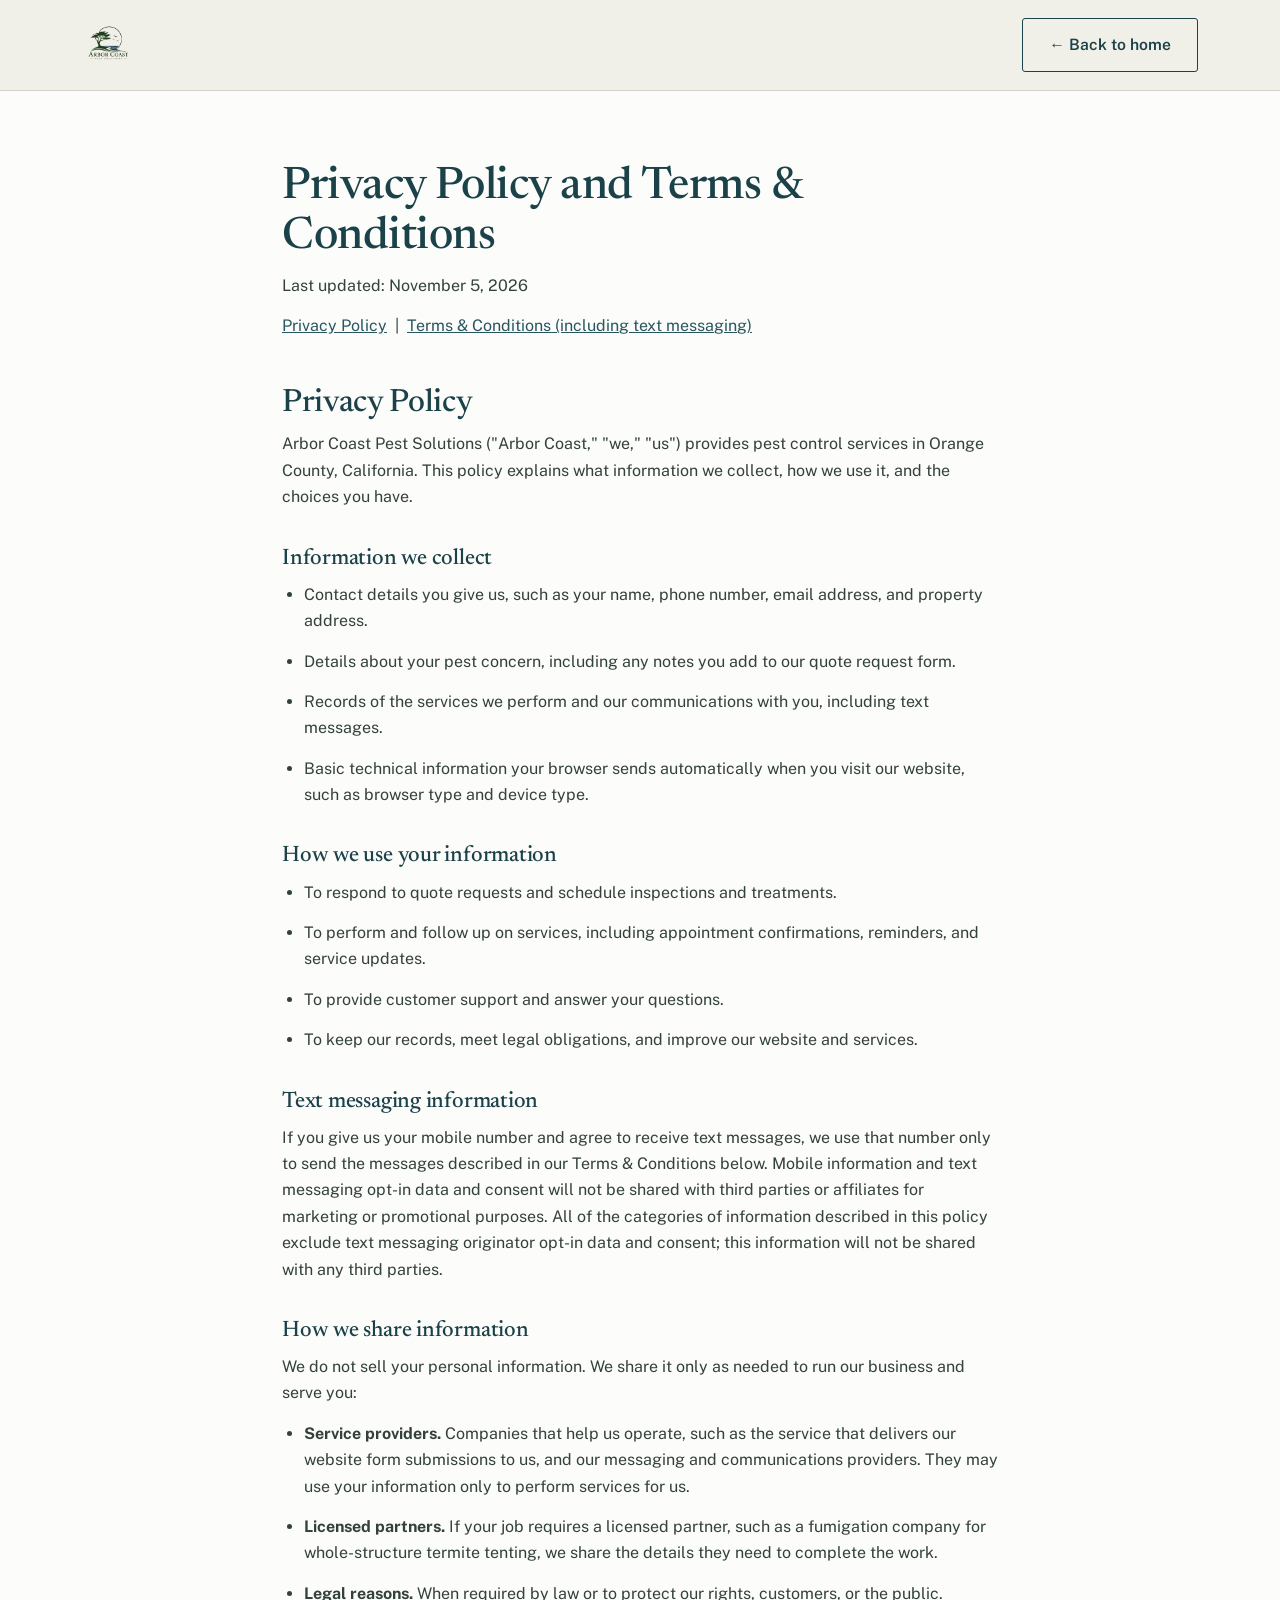
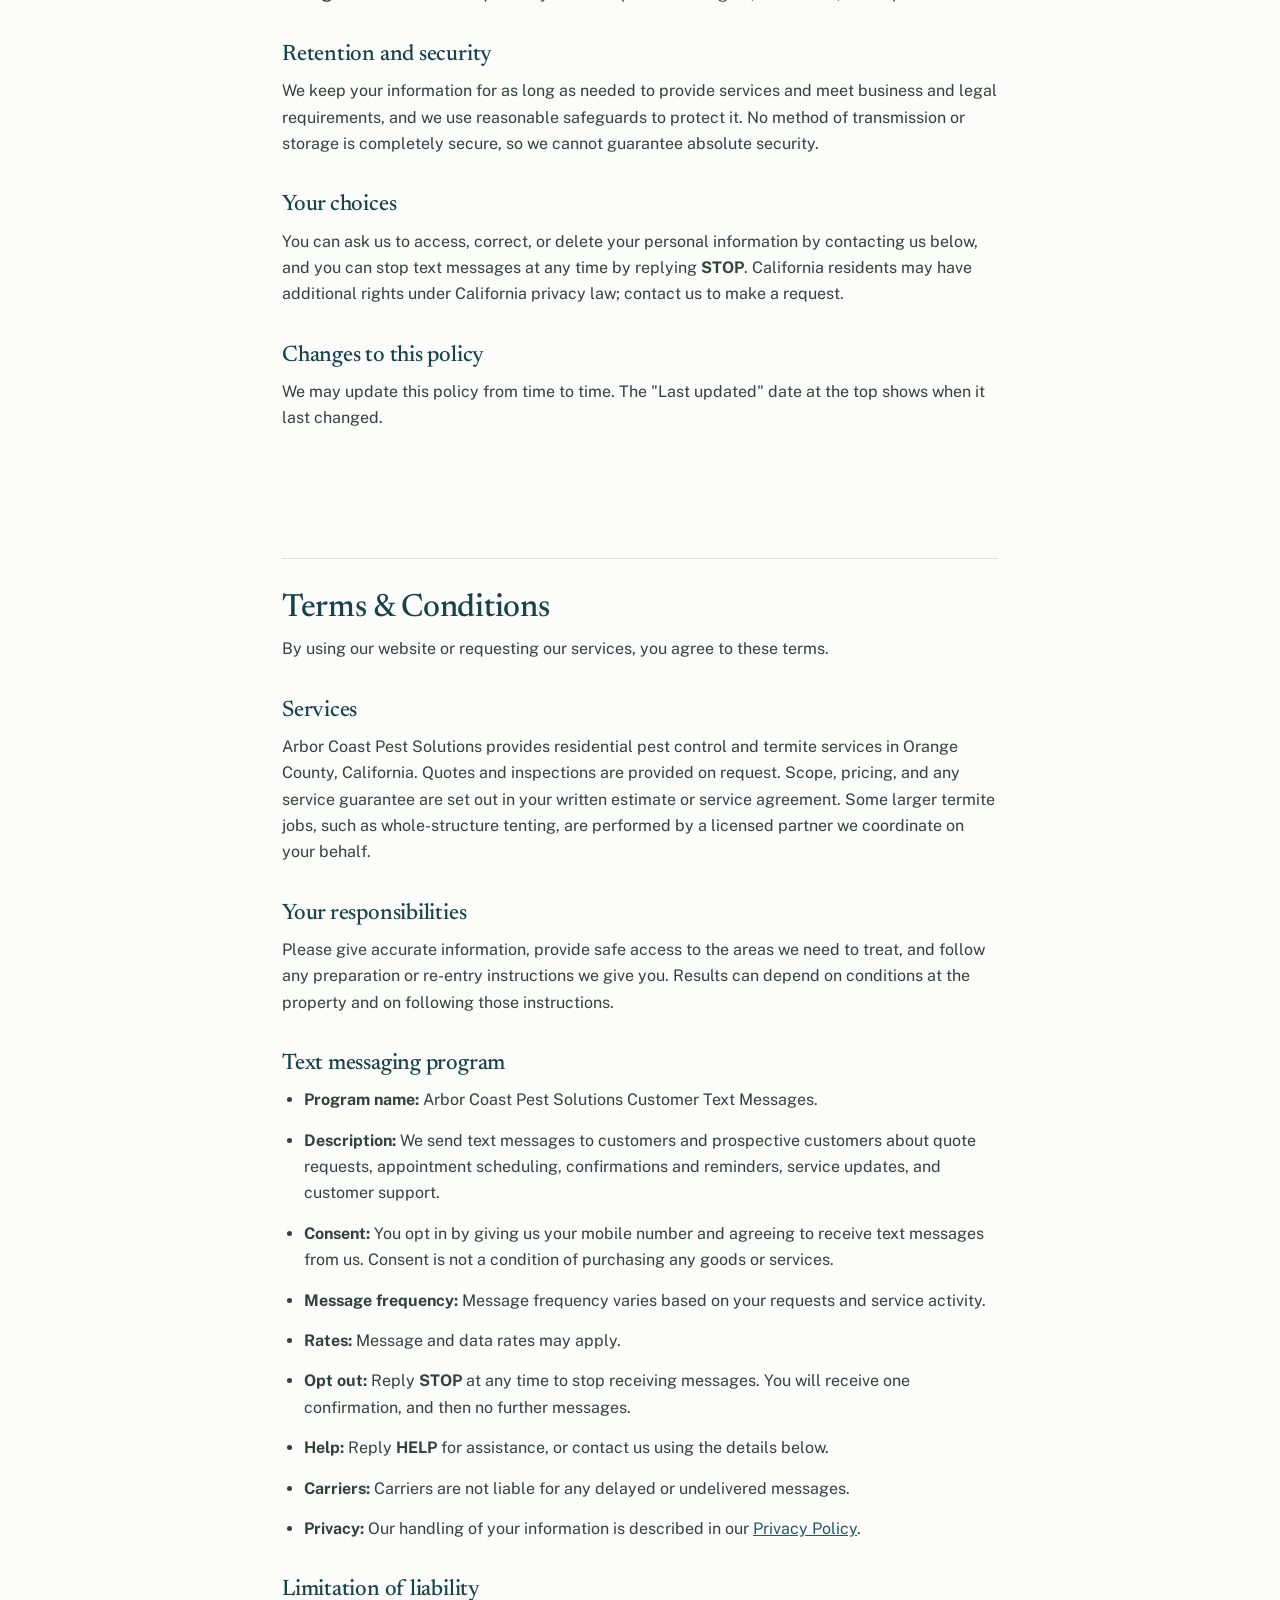
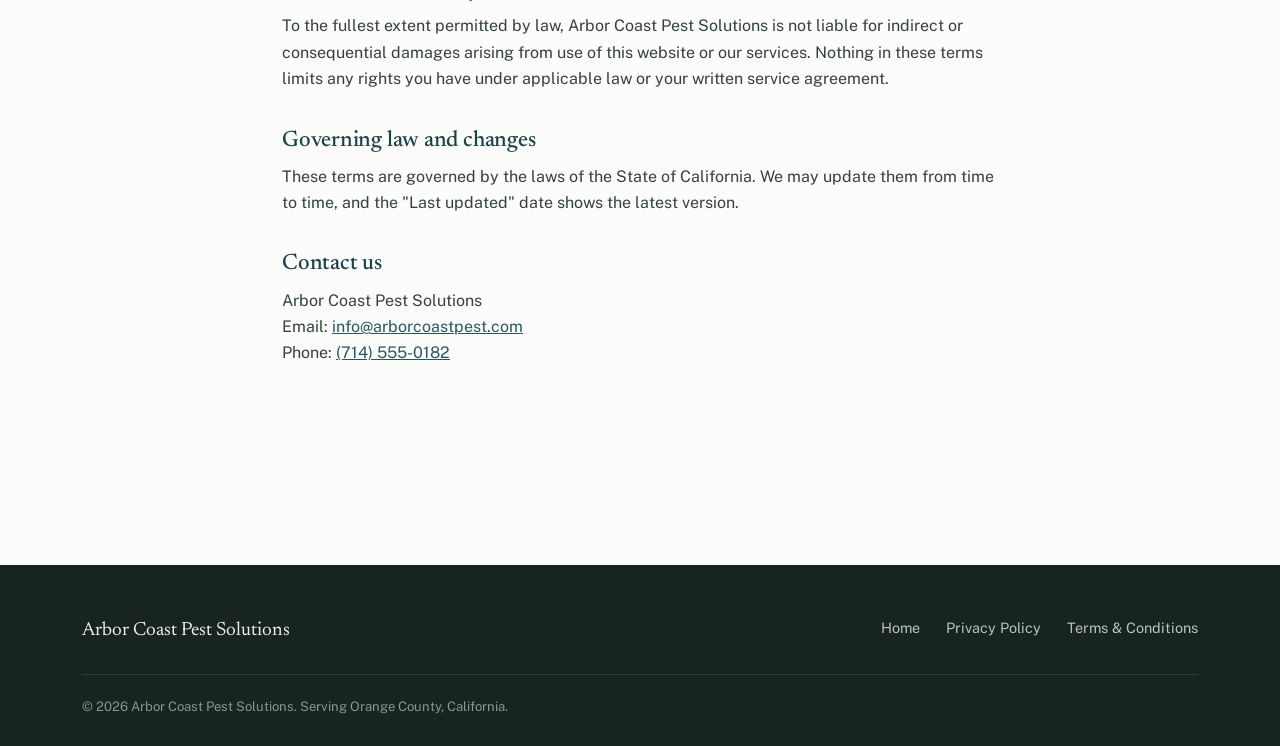
==== privacy-terms.html @ d94cc1cc "added privacy terms" ====
<!DOCTYPE html>
<html lang="en">
<head>
<meta charset="UTF-8">
<meta name="viewport" content="width=device-width, initial-scale=1.0">
<title>Privacy Policy and Terms &amp; Conditions | Arbor Coast Pest Solutions</title>
<link rel="preconnect" href="https://fonts.googleapis.com">
<link rel="preconnect" href="https://fonts.gstatic.com" crossorigin>
<link href="https://fonts.googleapis.com/css2?family=Newsreader:ital,opsz,wght@0,6..72,400;0,6..72,500;0,6..72,600;1,6..72,400&family=Public+Sans:wght@400;500;600;700&display=swap" rel="stylesheet">
<link rel="stylesheet" href="css/styles.css">
</head>
<body>

<header>
  <div class="header-row">
    <a class="logo" href="index.html">
      <img src="images/header-logo.png" alt="Arbor Coast Pest Solutions">
    </a>
    <div class="header-cta">
      <a class="btn btn-outline" href="index.html">&larr; Back to home</a>
    </div>
  </div>
</header>

<main class="legal">
  <div class="wrap legal-wrap">
    <h1>Privacy Policy and Terms &amp; Conditions</h1>
    <p class="legal-updated">Last updated: November 5, 2026</p>
    <p><a href="#privacy">Privacy Policy</a> &nbsp;|&nbsp; <a href="#terms">Terms &amp; Conditions (including text messaging)</a></p>

    <section id="privacy" class="legal-section">
    <h2 class="legal-part">Privacy Policy</h2>
    <p>Arbor Coast Pest Solutions ("Arbor Coast," "we," "us") provides pest control services in Orange County, California. This policy explains what information we collect, how we use it, and the choices you have.</p>

    <h2>Information we collect</h2>
    <ul>
      <li>Contact details you give us, such as your name, phone number, email address, and property address.</li>
      <li>Details about your pest concern, including any notes you add to our quote request form.</li>
      <li>Records of the services we perform and our communications with you, including text messages.</li>
      <li>Basic technical information your browser sends automatically when you visit our website, such as browser type and device type.</li>
    </ul>

    <h2>How we use your information</h2>
    <ul>
      <li>To respond to quote requests and schedule inspections and treatments.</li>
      <li>To perform and follow up on services, including appointment confirmations, reminders, and service updates.</li>
      <li>To provide customer support and answer your questions.</li>
      <li>To keep our records, meet legal obligations, and improve our website and services.</li>
    </ul>

    <h2>Text messaging information</h2>
    <p>If you give us your mobile number and agree to receive text messages, we use that number only to send the messages described in our Terms &amp; Conditions below. Mobile information and text messaging opt-in data and consent will not be shared with third parties or affiliates for marketing or promotional purposes. All of the categories of information described in this policy exclude text messaging originator opt-in data and consent; this information will not be shared with any third parties.</p>

    <h2>How we share information</h2>
    <p>We do not sell your personal information. We share it only as needed to run our business and serve you:</p>
    <ul>
      <li><strong>Service providers.</strong> Companies that help us operate, such as the service that delivers our website form submissions to us, and our messaging and communications providers. They may use your information only to perform services for us.</li>
      <li><strong>Licensed partners.</strong> If your job requires a licensed partner, such as a fumigation company for whole-structure termite tenting, we share the details they need to complete the work.</li>
      <li><strong>Legal reasons.</strong> When required by law or to protect our rights, customers, or the public.</li>
    </ul>

    <h2>Retention and security</h2>
    <p>We keep your information for as long as needed to provide services and meet business and legal requirements, and we use reasonable safeguards to protect it. No method of transmission or storage is completely secure, so we cannot guarantee absolute security.</p>

    <h2>Your choices</h2>
    <p>You can ask us to access, correct, or delete your personal information by contacting us below, and you can stop text messages at any time by replying <strong>STOP</strong>. California residents may have additional rights under California privacy law; contact us to make a request.</p>

    <h2>Changes to this policy</h2>
    <p>We may update this policy from time to time. The "Last updated" date at the top shows when it last changed.</p>
    </section>

    <section id="terms" class="legal-section">
    <h2 class="legal-part">Terms &amp; Conditions</h2>
    <p>By using our website or requesting our services, you agree to these terms.</p>

    <h2>Services</h2>
    <p>Arbor Coast Pest Solutions provides residential pest control and termite services in Orange County, California. Quotes and inspections are provided on request. Scope, pricing, and any service guarantee are set out in your written estimate or service agreement. Some larger termite jobs, such as whole-structure tenting, are performed by a licensed partner we coordinate on your behalf.</p>

    <h2>Your responsibilities</h2>
    <p>Please give accurate information, provide safe access to the areas we need to treat, and follow any preparation or re-entry instructions we give you. Results can depend on conditions at the property and on following those instructions.</p>

    <h2>Text messaging program</h2>
    <ul>
      <li><strong>Program name:</strong> Arbor Coast Pest Solutions Customer Text Messages.</li>
      <li><strong>Description:</strong> We send text messages to customers and prospective customers about quote requests, appointment scheduling, confirmations and reminders, service updates, and customer support.</li>
      <li><strong>Consent:</strong> You opt in by giving us your mobile number and agreeing to receive text messages from us. Consent is not a condition of purchasing any goods or services.</li>
      <li><strong>Message frequency:</strong> Message frequency varies based on your requests and service activity.</li>
      <li><strong>Rates:</strong> Message and data rates may apply.</li>
      <li><strong>Opt out:</strong> Reply <strong>STOP</strong> at any time to stop receiving messages. You will receive one confirmation, and then no further messages.</li>
      <li><strong>Help:</strong> Reply <strong>HELP</strong> for assistance, or contact us using the details below.</li>
      <li><strong>Carriers:</strong> Carriers are not liable for any delayed or undelivered messages.</li>
      <li><strong>Privacy:</strong> Our handling of your information is described in our <a href="#privacy">Privacy Policy</a>.</li>
    </ul>

    <h2>Limitation of liability</h2>
    <p>To the fullest extent permitted by law, Arbor Coast Pest Solutions is not liable for indirect or consequential damages arising from use of this website or our services. Nothing in these terms limits any rights you have under applicable law or your written service agreement.</p>

    <h2>Governing law and changes</h2>
    <p>These terms are governed by the laws of the State of California. We may update them from time to time, and the "Last updated" date shows the latest version.</p>

    <h2>Contact us</h2>
    <p>Arbor Coast Pest Solutions<br>Email: <a href="mailto:info@arborcoastpest.com">info@arborcoastpest.com</a><br>Phone: <a href="tel:+17145550182">(714) 555-0182</a></p>
    </section>
  </div>
</main>

<footer>
  <div class="wrap">
    <div class="footer-row">
      <div class="footer-brand">Arbor Coast Pest Solutions</div>
      <div class="footer-links">
        <a href="index.html">Home</a>
        <a href="#privacy">Privacy Policy</a>
        <a href="#terms">Terms &amp; Conditions</a>
      </div>
    </div>
    <div class="footer-bottom">
      <div>© 2026 Arbor Coast Pest Solutions. Serving Orange County, California.</div>
    </div>
  </div>
</footer>

</body>
</html>
---- css/styles.css ----
:root{
    --ink:#182420;
    --teal-deep:#1B4249;
    --teal-mid:#28565F;
    --sage:#5B7F5E;
    --sage-light:#89A88C;
    --sand:#F1F0E8;
    --sand-warm:#EAE7DA;
    --amber:#C97F2E;
    --amber-dark:#A5661F;
    --line:rgba(24,36,32,0.14);
    --white:#FCFCFA;
  }
  *{box-sizing:border-box;margin:0;padding:0;}
  html{scroll-behavior:smooth;}
  body{
    background:var(--sand);
    color:var(--ink);
    font-family:'Public Sans',sans-serif;
    line-height:1.5;
    -webkit-font-smoothing:antialiased;
  }
  h1,h2,h3{
    font-family:'Newsreader',serif;
    font-weight:500;
    line-height:1.12;
    letter-spacing:-0.01em;
    color:var(--teal-deep);
  }
  a{color:inherit;text-decoration:none;}
  img,svg{display:block;max-width:100%;}
  .wrap{max-width:1180px;margin:0 auto;padding:0 32px;}
  .btn{
    display:inline-flex;align-items:center;gap:8px;
    padding:14px 26px;
    border-radius:3px;
    font-weight:600;
    font-size:0.98rem;
    border:1.5px solid transparent;
    cursor:pointer;
    transition:transform 0.15s ease, box-shadow 0.15s ease;
  }
  .btn:focus-visible{outline:2px solid var(--teal-deep);outline-offset:3px;}
  .btn-amber{background:var(--amber);color:var(--white);}
  .btn-amber:hover{background:var(--amber-dark);}
  .btn-outline{border-color:var(--teal-deep);color:var(--teal-deep);background:transparent;}
  .btn-outline:hover{background:var(--teal-deep);color:var(--white);}

  /* ---------- Header ---------- */
  header{
    position:sticky;top:0;z-index:50;
    background:rgba(241,240,232,0.92);
    backdrop-filter:blur(6px);
    border-bottom:1px solid var(--line);
  }
  .header-row{
    display:flex;align-items:center;justify-content:space-between;
    padding:18px 32px;
    max-width:1180px;margin:0 auto;
  }
  .logo{
    display:flex;align-items:center;
  }
  .logo img{
    height:52px;
    width:auto;
    display:block;
  }
  nav{display:flex;align-items:center;gap:34px;}
  nav a{font-size:0.94rem;font-weight:500;color:var(--ink);}
  nav a:hover{color:var(--teal-deep);}
  .nav-links{display:flex;gap:28px;}
  .header-cta{display:flex;align-items:center;gap:20px;}
  .phone-link{font-weight:700;font-size:1.02rem;color:var(--teal-deep);}
  @media (max-width:860px){
    .nav-links{display:none;}
  }

  /* ---------- Hero ---------- */
  .hero{
    position:relative;
    overflow:hidden;
    background:linear-gradient(180deg,#1B4249 0%,#204c53 60%,#28565F 100%);
    color:var(--sand);
    padding:88px 0 0;
  }
  .hero-grid{
    display:grid;grid-template-columns:1.05fr 0.95fr;gap:40px;
    align-items:center;
  }
  .hero-eyebrow{
    font-size:0.85rem;font-weight:600;color:var(--sage-light);
    margin-bottom:18px;
  }
  .hero h1{
    color:var(--sand);
    font-size:clamp(2.4rem,4.4vw,3.6rem);
    max-width:11.5ch;
  }
  .hero p.lede{
    margin-top:22px;
    font-size:1.14rem;
    max-width:44ch;
    color:#D8E1DC;
  }
  .hero-ctas{display:flex;gap:16px;margin-top:34px;flex-wrap:wrap;}
  .hero-trust{
    display:flex;gap:34px;margin-top:56px;
    padding-top:26px;border-top:1px solid rgba(255,255,255,0.16);
    flex-wrap:wrap;
  }
  .hero-trust div{font-size:0.86rem;color:#BFCDC6;}
  .hero-trust strong{
    display:block;font-family:'Newsreader',serif;font-weight:500;
    font-size:1.55rem;color:var(--sand);margin-bottom:2px;
  }
  .hero-image{
    background:var(--sand);
    border-radius:4px;
    padding:36px;
    box-shadow:0 24px 60px rgba(0,0,0,0.25);
  }
  .hero-image img{
    width:100%;height:auto;
    display:block;
  }
  .horizon{
    width:100%;height:auto;display:block;margin-top:64px;
  }
  @media (max-width:900px){
    .hero-grid{grid-template-columns:1fr;}
  }

  /* ---------- Section basics ---------- */
  section{padding:88px 0;}
  .section-head{max-width:56ch;margin-bottom:52px;}
  .section-head p{margin-top:14px;font-size:1.05rem;color:#4B5750;}
  .kicker{
    font-size:0.85rem;font-weight:600;color:var(--sage);margin-bottom:10px;
  }

  /* ---------- Services ---------- */
  .services{background:var(--white);}
  .service-list{
    display:flex;flex-direction:column;
    border-top:1px solid var(--line);
  }
  .service-row{
    display:grid;grid-template-columns:220px 1fr 140px;
    gap:28px;align-items:center;
    padding:30px 0;
    border-bottom:1px solid var(--line);
  }
  .service-row h3{font-size:1.5rem;font-weight:500;}
  .service-row p{color:#4B5750;font-size:0.98rem;max-width:52ch;}
  .service-tag{
    justify-self:end;
    font-size:0.78rem;font-weight:600;color:var(--teal-mid);
    border:1px solid var(--teal-mid);
    padding:6px 12px;border-radius:20px;
    white-space:nowrap;
  }
  @media (max-width:760px){
    .service-row{grid-template-columns:1fr;gap:8px;}
    .service-tag{justify-self:start;}
  }

  /* ---------- Process ---------- */
  .process{background:var(--sand-warm);}
  .process-grid{
    display:grid;grid-template-columns:repeat(4,1fr);gap:0;
    border-top:1px solid var(--line);border-left:1px solid var(--line);
  }
  .process-step{
    padding:34px 28px;
    border-right:1px solid var(--line);
    border-bottom:1px solid var(--line);
  }
  .process-num{
    font-family:'Newsreader',serif;font-size:1rem;color:var(--sage);
    margin-bottom:14px;
  }
  .process-step h3{font-size:1.2rem;margin-bottom:8px;font-weight:500;}
  .process-step p{font-size:0.92rem;color:#4B5750;}
  @media (max-width:900px){
    .process-grid{grid-template-columns:1fr 1fr;}
  }
  @media (max-width:560px){
    .process-grid{grid-template-columns:1fr;}
  }

  /* ---------- Coverage ---------- */
  .coverage{background:var(--white);}
  .coverage-grid{display:grid;grid-template-columns:0.9fr 1.1fr;gap:56px;align-items:start;}
  .city-list{
    display:grid;grid-template-columns:1fr 1fr;
    gap:12px 28px;margin-top:8px;
  }
  .city-list div{
    font-size:0.98rem;padding:10px 0;
    border-bottom:1px dotted var(--line);
    color:#33413B;
  }
  @media (max-width:860px){
    .coverage-grid{grid-template-columns:1fr;}
  }

  /* ---------- Testimonials ---------- */
  .testimonials{background:var(--teal-deep);color:var(--sand);}
  .testimonials .section-head h2{color:var(--sand);}
  .testimonials .section-head p{color:#C7D4CD;}
  .quote-row{
    display:grid;grid-template-columns:repeat(3,1fr);gap:36px;
  }
  .quote-card{
    background:rgba(255,255,255,0.05);
    border:1px solid rgba(255,255,255,0.14);
    padding:28px;border-radius:2px;
  }
  .quote-card p{font-size:1rem;color:#E4EBE7;}
  .quote-name{
    margin-top:20px;font-size:0.85rem;font-weight:600;color:var(--sage-light);
  }
  @media (max-width:860px){
    .quote-row{grid-template-columns:1fr;}
  }

  /* ---------- Contact / form ---------- */
  .contact{background:var(--sand-warm);}
  .contact-grid{
    display:grid;grid-template-columns:1fr 1fr;gap:64px;align-items:start;
  }
  .contact-info h2{font-size:2rem;}
  .contact-info p{margin-top:14px;color:#4B5750;font-size:1.02rem;max-width:42ch;}
  .contact-detail{margin-top:32px;}
  .contact-detail div{
    display:flex;gap:12px;padding:12px 0;
    border-bottom:1px solid var(--line);
    font-size:0.98rem;
  }
  .contact-detail span.label{color:var(--sage);font-weight:600;min-width:88px;}

  form{
    background:var(--white);
    border:1px solid var(--line);
    padding:36px;border-radius:3px;
  }
  .field{margin-bottom:20px;}
  .field label{
    display:block;font-size:0.85rem;font-weight:600;margin-bottom:7px;color:var(--teal-deep);
  }
  .field input,.field select,.field textarea{
    width:100%;padding:12px 14px;
    border:1.5px solid var(--line);border-radius:3px;
    font-family:inherit;font-size:0.96rem;background:var(--sand);
    color:var(--ink);
  }
  .field input:focus,.field select:focus,.field textarea:focus{
    outline:none;border-color:var(--teal-mid);
  }
  .field-row{display:grid;grid-template-columns:1fr 1fr;gap:16px;}
  form .btn{width:100%;justify-content:center;margin-top:6px;}
  @media (max-width:860px){
    .contact-grid{grid-template-columns:1fr;}
  }

  /* ---------- Footer ---------- */
  footer{
    background:var(--ink);color:#B9C4BE;
    padding:52px 0 30px;
  }
  .footer-row{
    display:flex;justify-content:space-between;flex-wrap:wrap;gap:24px;
    padding-bottom:28px;border-bottom:1px solid rgba(255,255,255,0.1);
  }
  .footer-brand{font-family:'Newsreader',serif;color:var(--sand);font-size:1.2rem;}
  .footer-links{display:flex;gap:26px;flex-wrap:wrap;font-size:0.9rem;}
  .footer-bottom{
    display:flex;justify-content:space-between;flex-wrap:wrap;gap:10px;
    padding-top:22px;font-size:0.82rem;color:#8A968F;
  }

  /* ---------- Legal pages ---------- */
.legal{background:var(--white);padding:72px 0 96px;min-height:60vh;}
.legal-wrap{max-width:780px;}
.legal h1{font-size:clamp(2rem,4vw,2.8rem);margin-bottom:10px;}
.legal-updated{font-size:0.88rem;color:var(--sage);margin-bottom:40px;}
.legal h2{font-size:1.4rem;margin:36px 0 10px;}
.legal p,.legal li{font-size:1rem;color:#33413B;margin-bottom:14px;line-height:1.65;}
.legal ul,.legal ol{margin:0 0 14px 22px;}
.legal a{color:var(--teal-mid);text-decoration:underline;}

.legal-section{padding-top:24px;margin-top:24px;border-top:1px solid var(--line);}
.legal-section:first-of-type{border-top:none;margin-top:8px;}
.legal-part{font-size:2rem !important;margin-top:8px !important;}
.legal{scroll-padding-top:90px;}
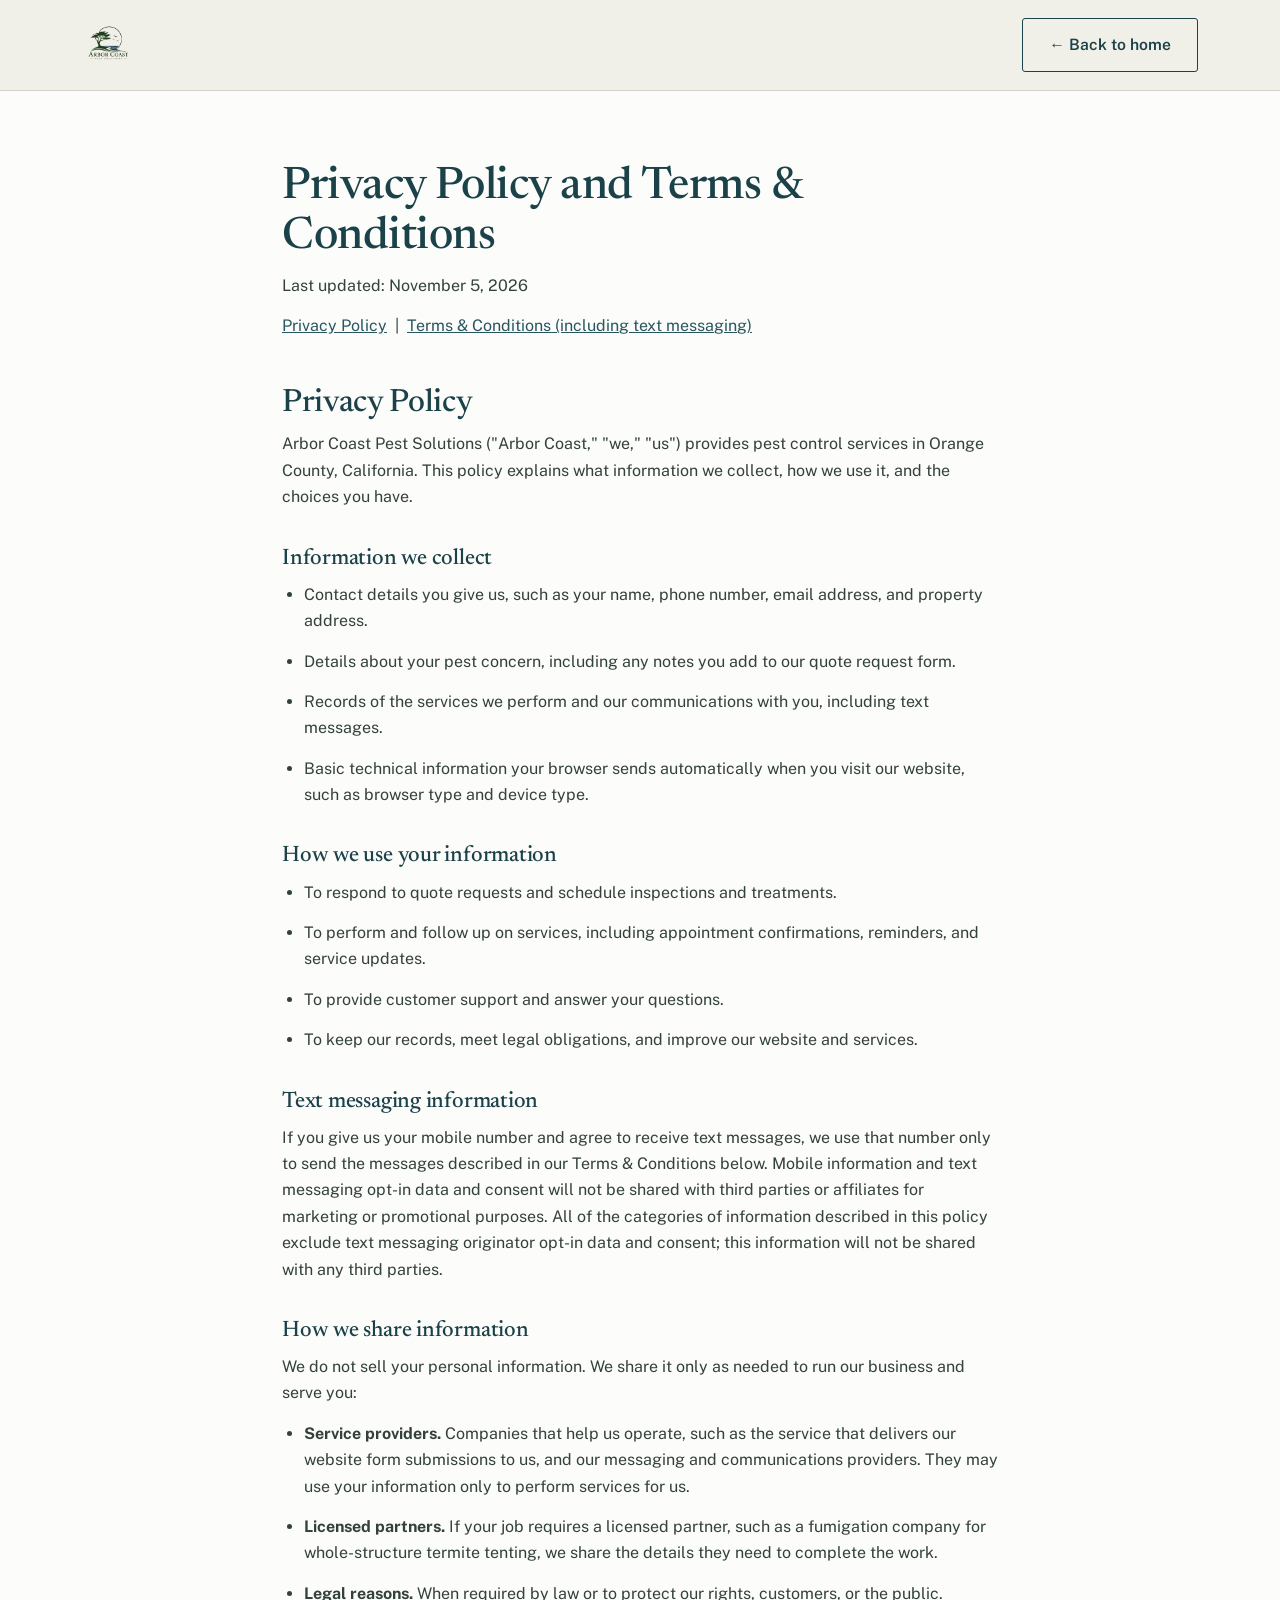
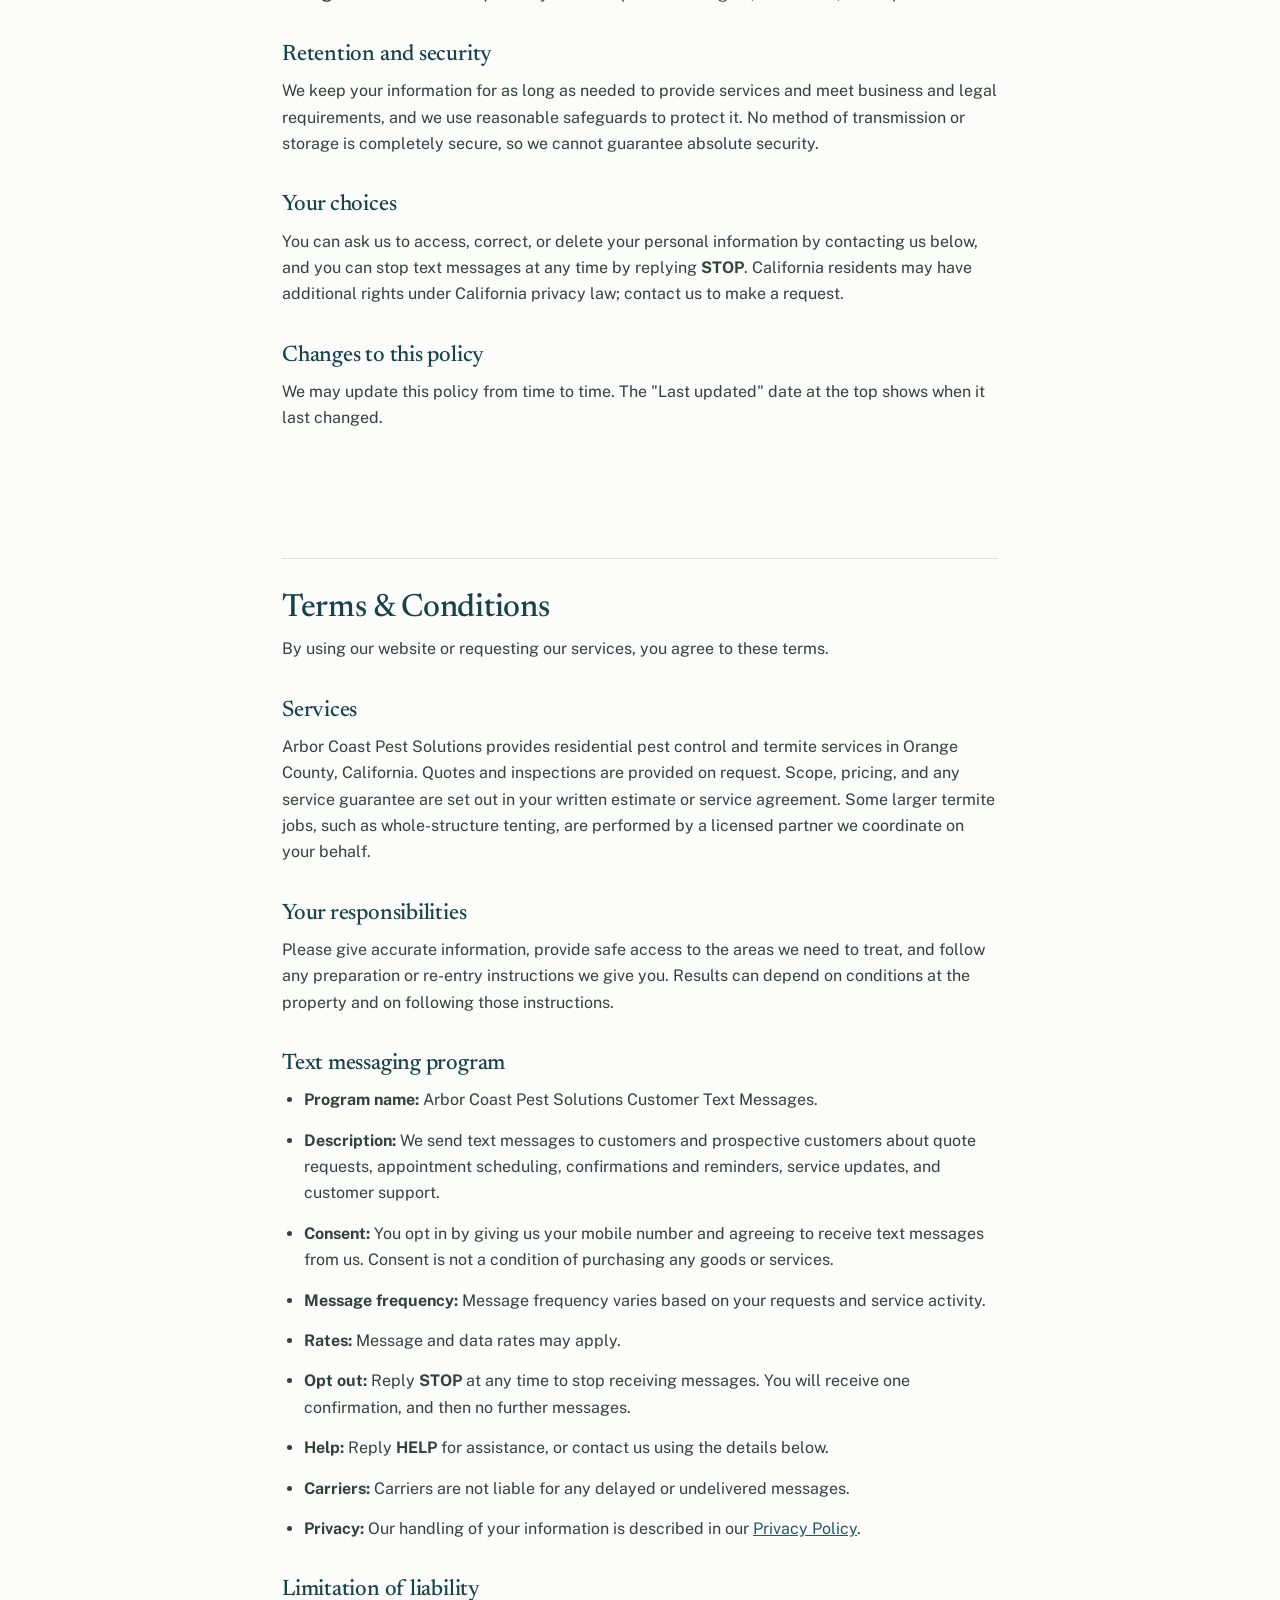
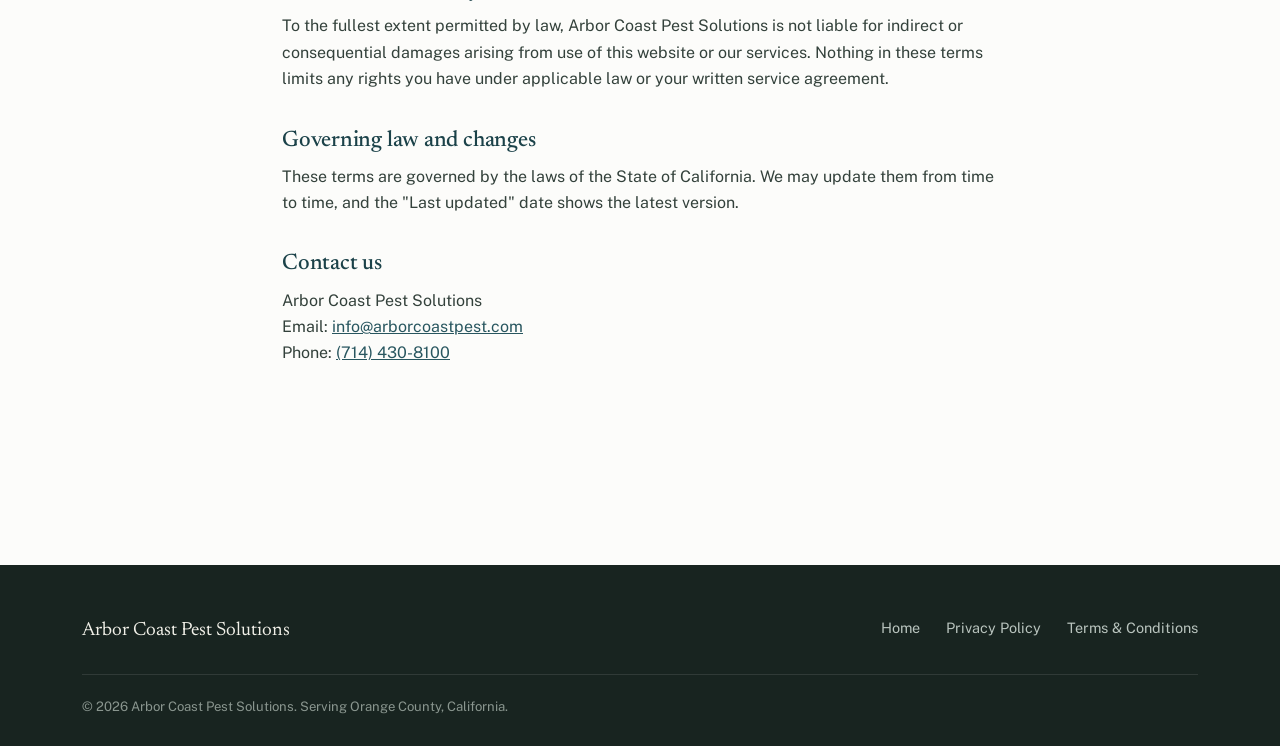
==== commit 90af8036: "phone number" ====
--- a/privacy-terms.html
+++ b/privacy-terms.html
@@ -99,7 +99,7 @@
     <p>These terms are governed by the laws of the State of California. We may update them from time to time, and the "Last updated" date shows the latest version.</p>
 
     <h2>Contact us</h2>
-    <p>Arbor Coast Pest Solutions<br>Email: <a href="mailto:info@arborcoastpest.com">info@arborcoastpest.com</a><br>Phone: <a href="tel:+17145550182">(714) 555-0182</a></p>
+    <p>Arbor Coast Pest Solutions<br>Email: <a href="mailto:info@arborcoastpest.com">info@arborcoastpest.com</a><br>Phone: <a href="tel:+17144308100">(714) 430-8100</a></p>
     </section>
   </div>
 </main>
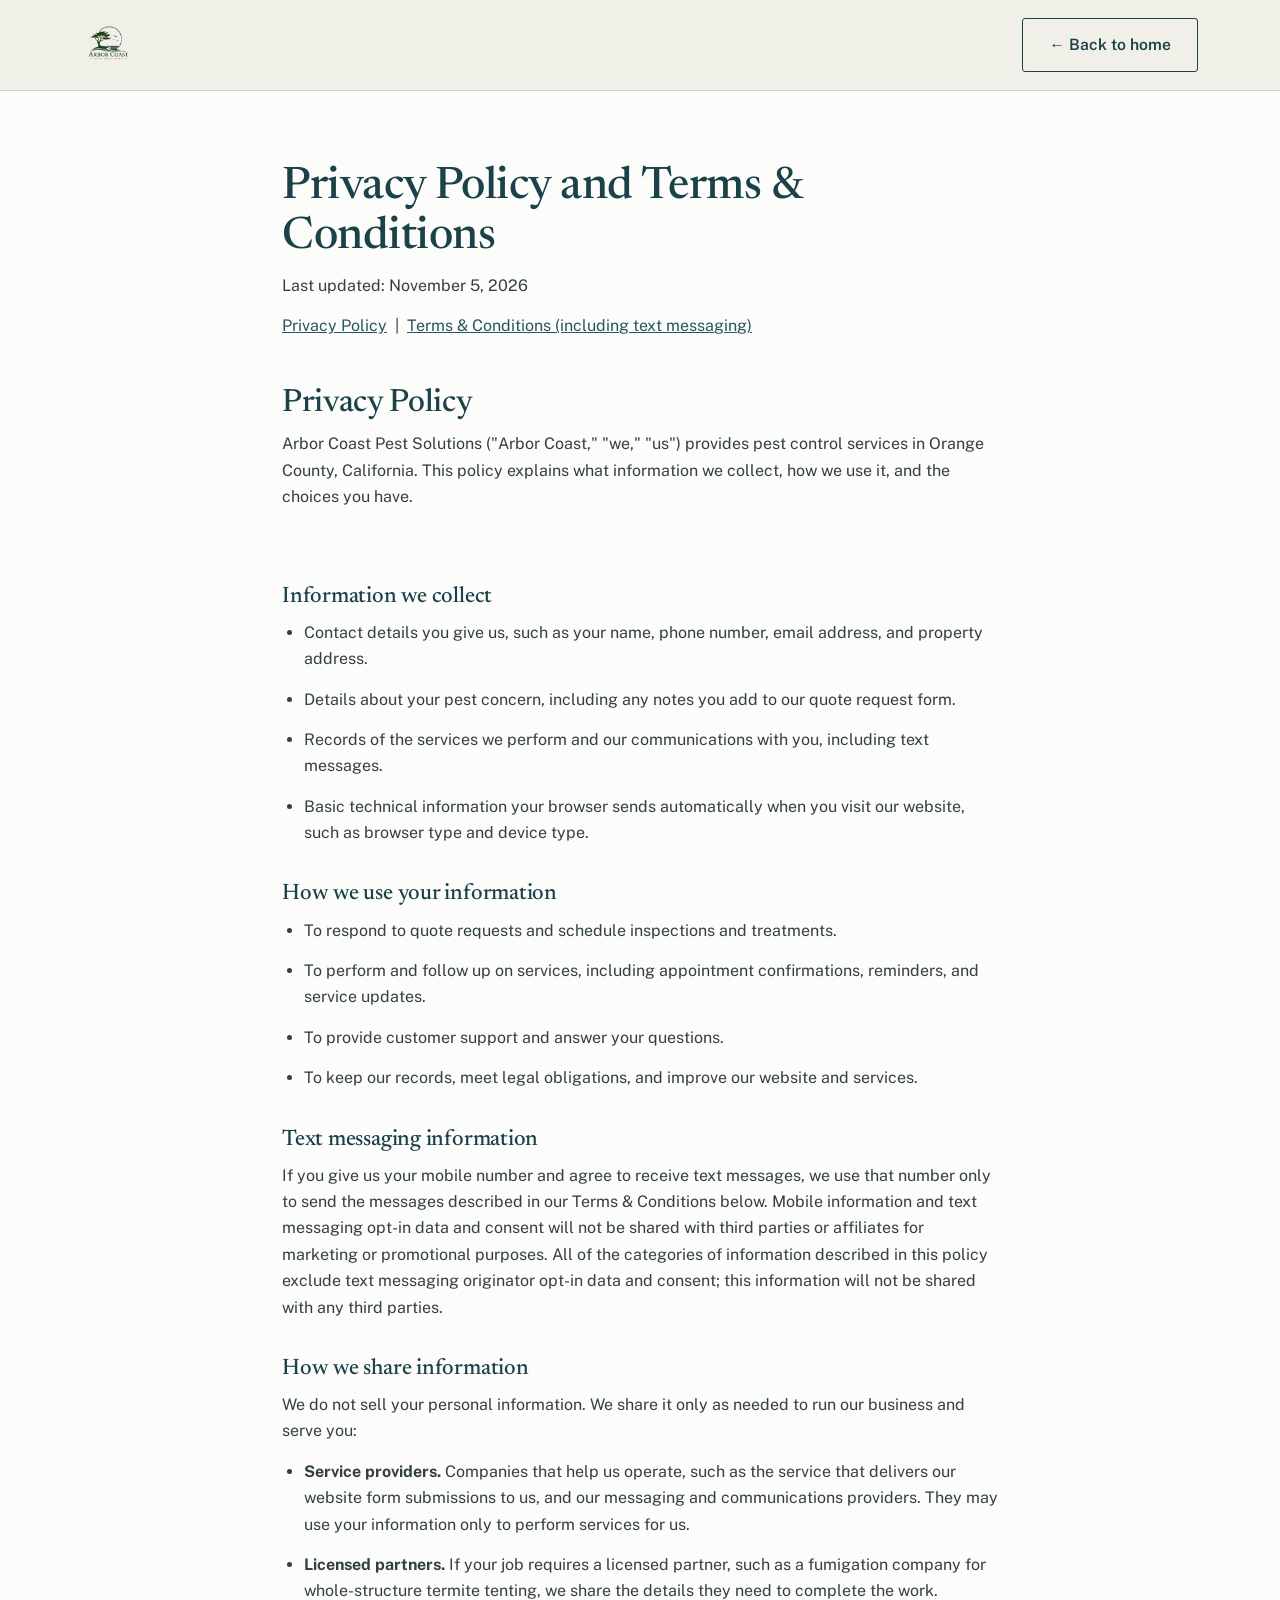
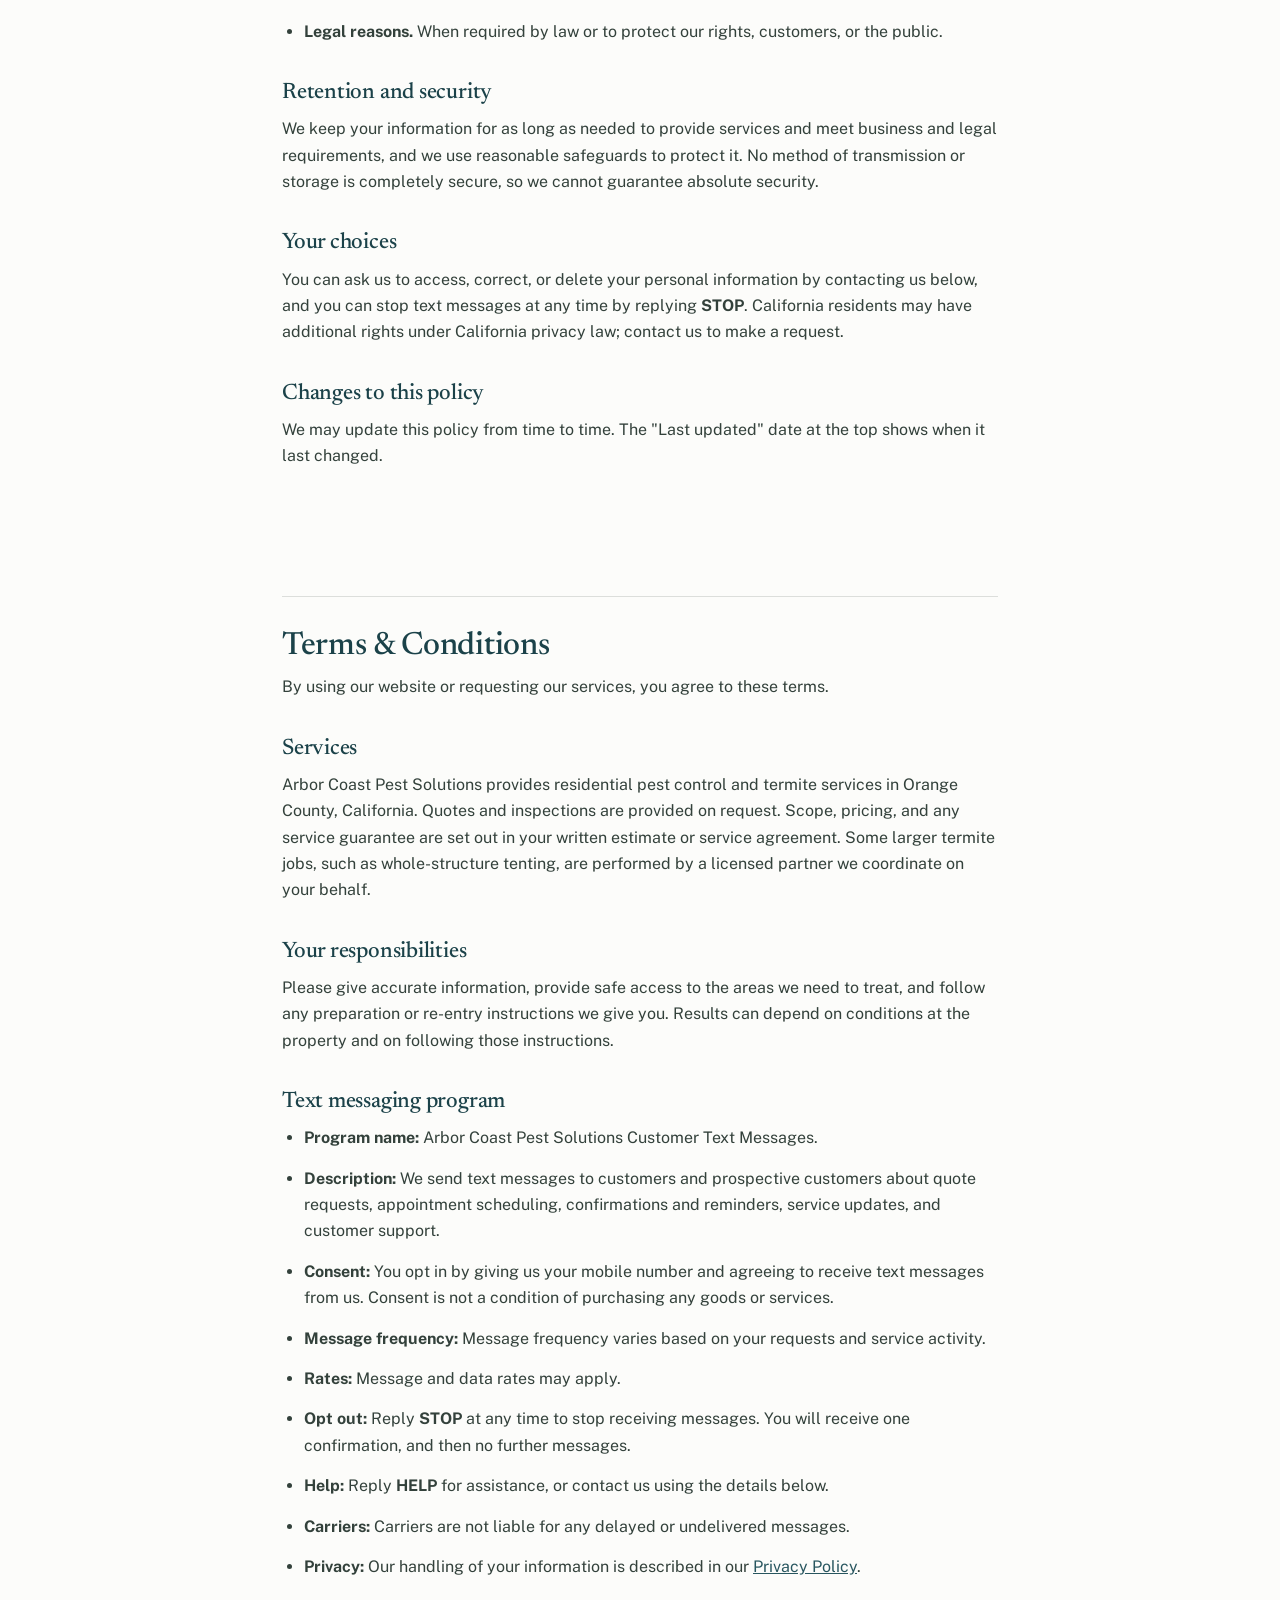
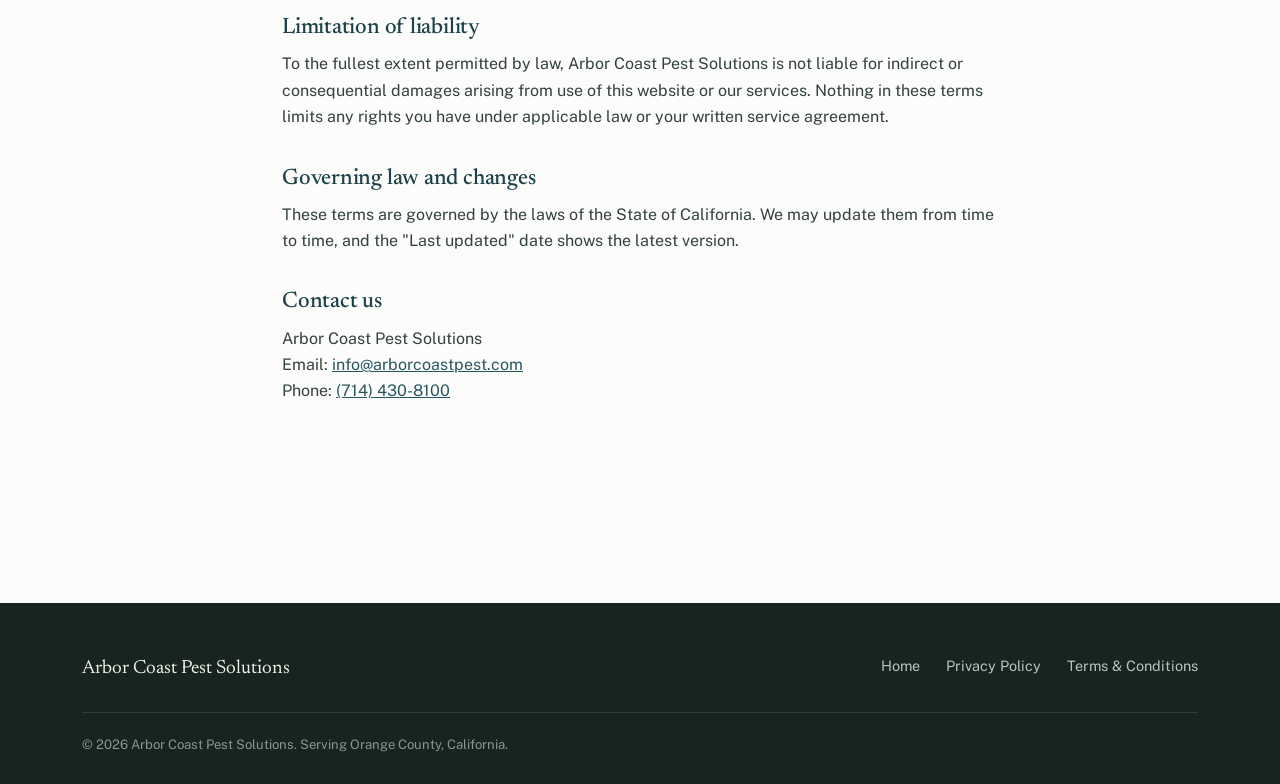
==== commit 178a672e: "added break link test" ====
--- a/privacy-terms.html
+++ b/privacy-terms.html
@@ -31,7 +31,7 @@
     <section id="privacy" class="legal-section">
     <h2 class="legal-part">Privacy Policy</h2>
     <p>Arbor Coast Pest Solutions ("Arbor Coast," "we," "us") provides pest control services in Orange County, California. This policy explains what information we collect, how we use it, and the choices you have.</p>
-
+    <br>
     <h2>Information we collect</h2>
     <ul>
       <li>Contact details you give us, such as your name, phone number, email address, and property address.</li>
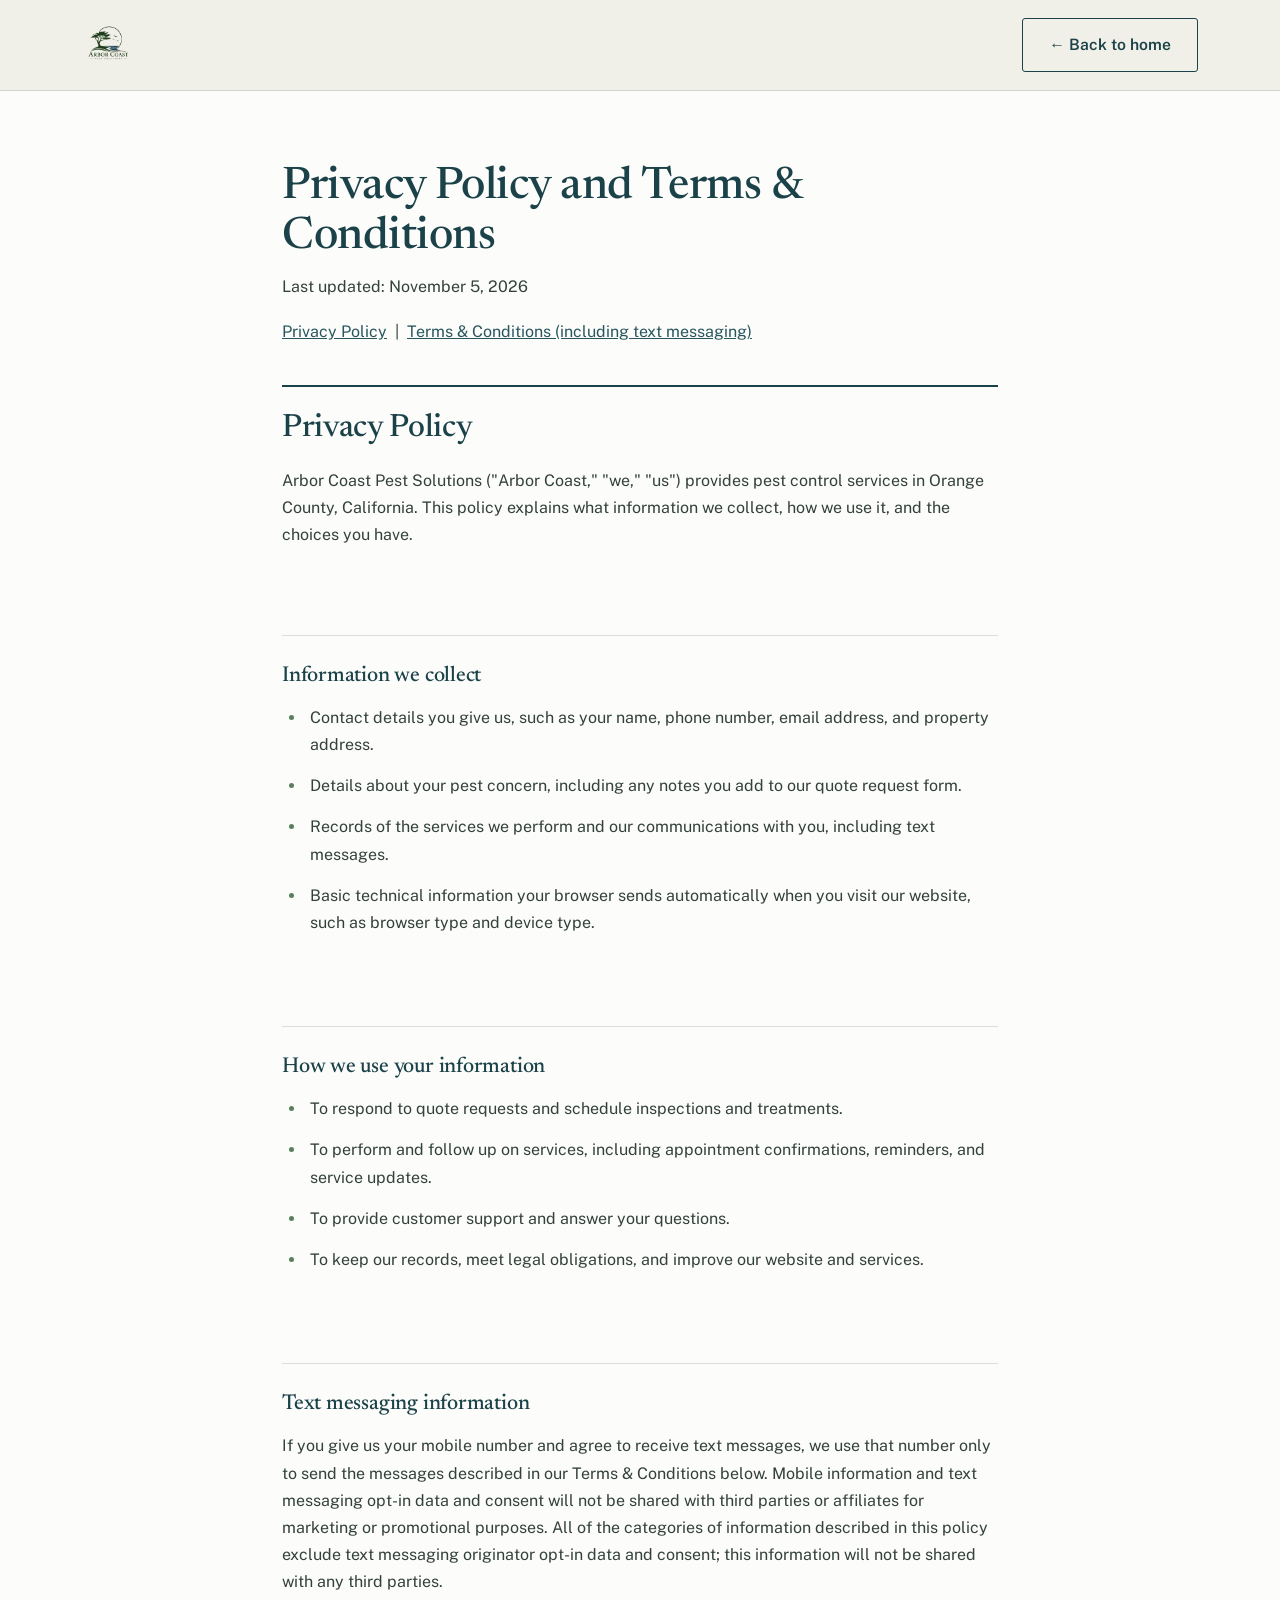
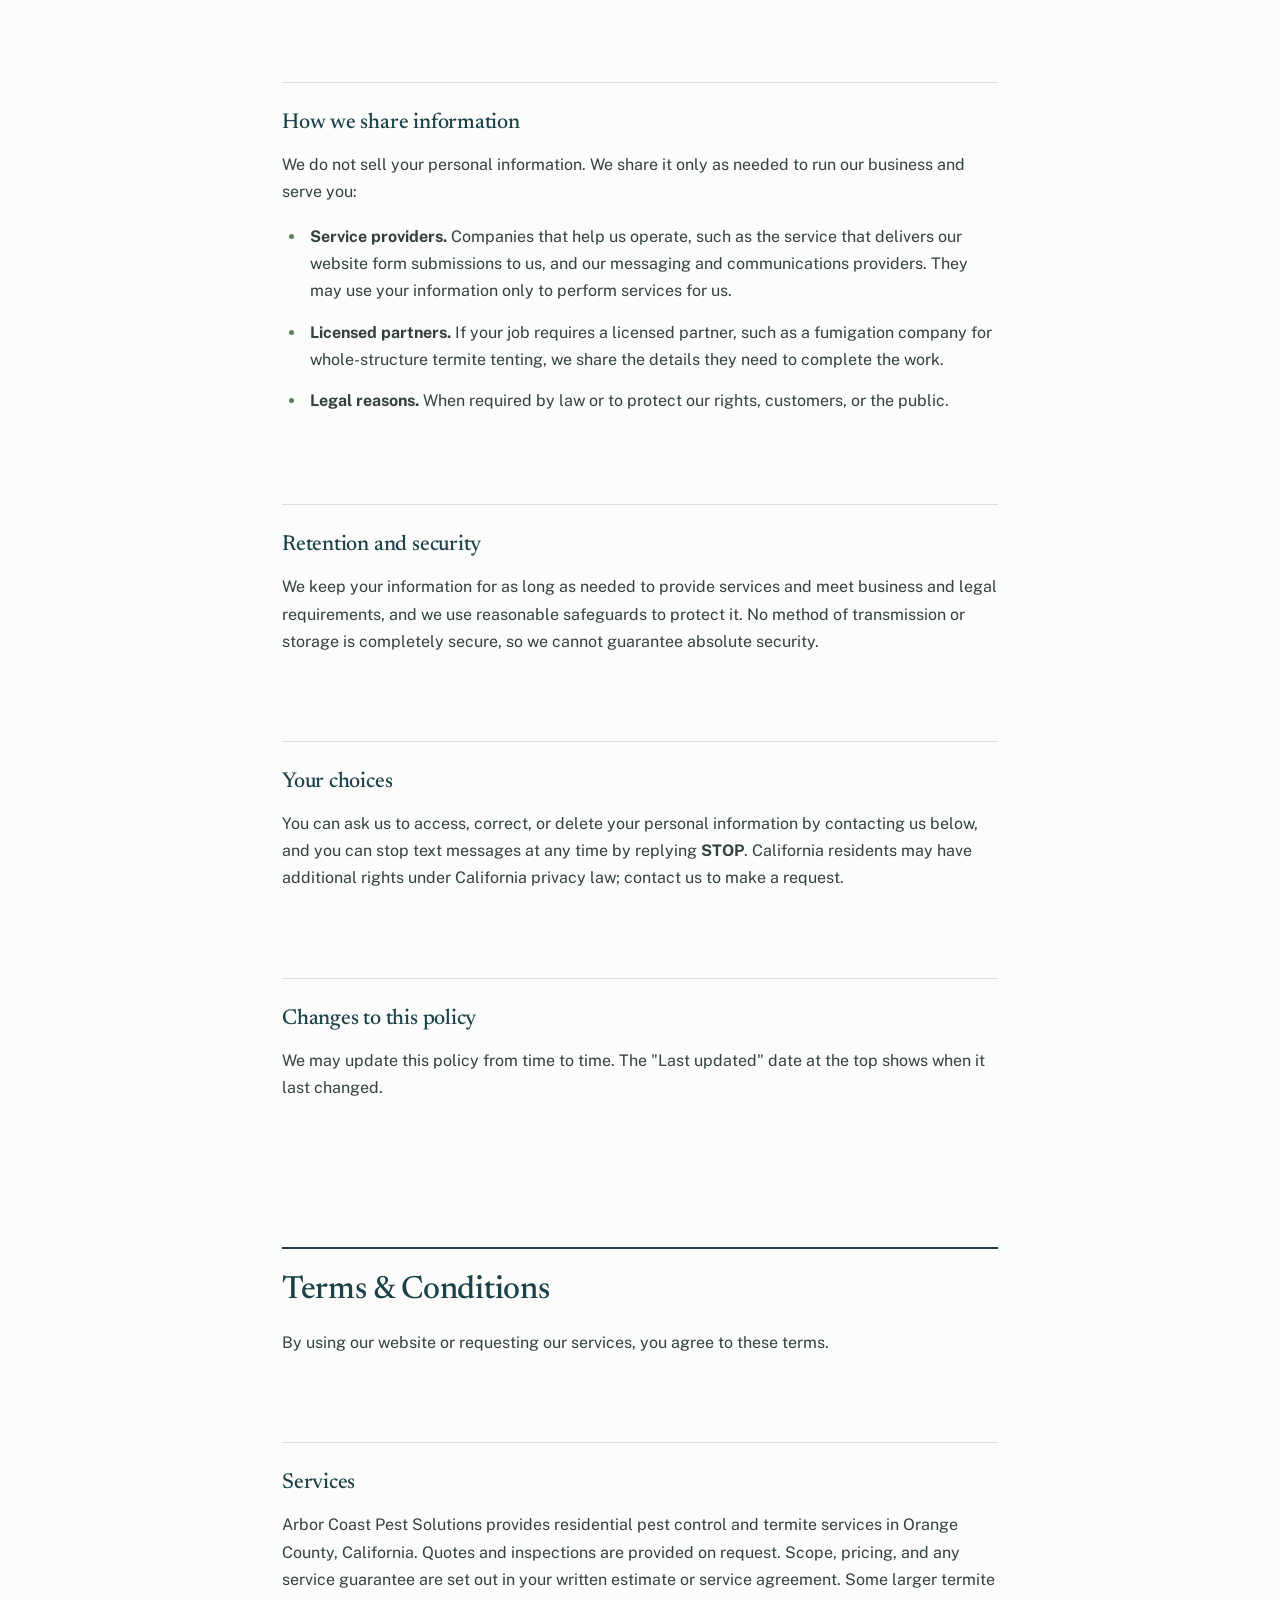
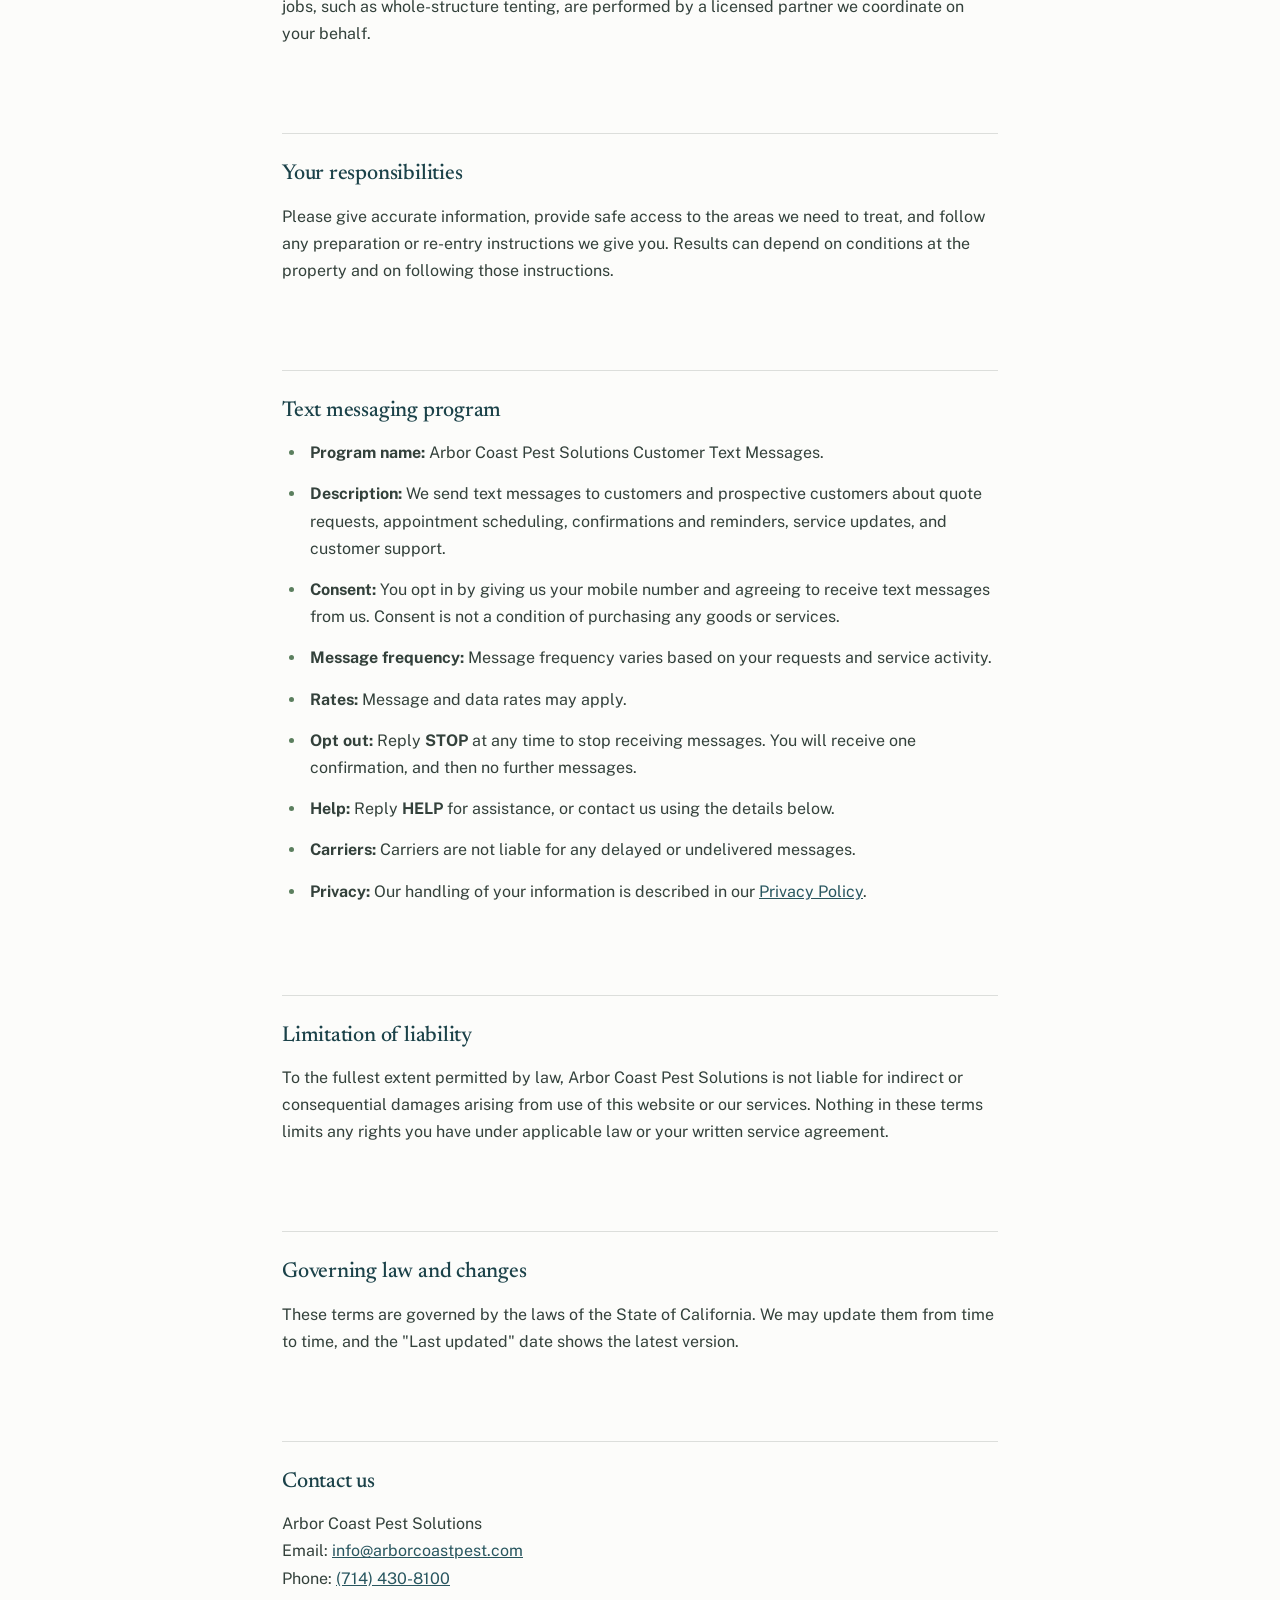
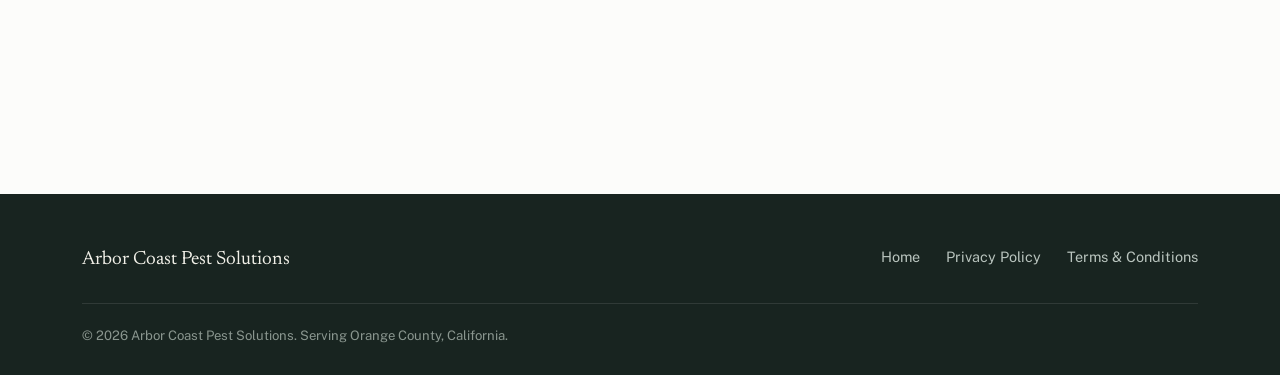
==== commit 3523d006: "added break lines" ====
--- a/privacy-terms.html
+++ b/privacy-terms.html
@@ -39,7 +39,7 @@
       <li>Records of the services we perform and our communications with you, including text messages.</li>
       <li>Basic technical information your browser sends automatically when you visit our website, such as browser type and device type.</li>
     </ul>
-
+    <br>
     <h2>How we use your information</h2>
     <ul>
       <li>To respond to quote requests and schedule inspections and treatments.</li>
@@ -47,10 +47,10 @@
       <li>To provide customer support and answer your questions.</li>
       <li>To keep our records, meet legal obligations, and improve our website and services.</li>
     </ul>
-
+    <br>
     <h2>Text messaging information</h2>
     <p>If you give us your mobile number and agree to receive text messages, we use that number only to send the messages described in our Terms &amp; Conditions below. Mobile information and text messaging opt-in data and consent will not be shared with third parties or affiliates for marketing or promotional purposes. All of the categories of information described in this policy exclude text messaging originator opt-in data and consent; this information will not be shared with any third parties.</p>
-
+    <br>
     <h2>How we share information</h2>
     <p>We do not sell your personal information. We share it only as needed to run our business and serve you:</p>
     <ul>
@@ -58,13 +58,13 @@
       <li><strong>Licensed partners.</strong> If your job requires a licensed partner, such as a fumigation company for whole-structure termite tenting, we share the details they need to complete the work.</li>
       <li><strong>Legal reasons.</strong> When required by law or to protect our rights, customers, or the public.</li>
     </ul>
-
+    <br>
     <h2>Retention and security</h2>
     <p>We keep your information for as long as needed to provide services and meet business and legal requirements, and we use reasonable safeguards to protect it. No method of transmission or storage is completely secure, so we cannot guarantee absolute security.</p>
-
+    <br>
     <h2>Your choices</h2>
     <p>You can ask us to access, correct, or delete your personal information by contacting us below, and you can stop text messages at any time by replying <strong>STOP</strong>. California residents may have additional rights under California privacy law; contact us to make a request.</p>
-
+    <br>
     <h2>Changes to this policy</h2>
     <p>We may update this policy from time to time. The "Last updated" date at the top shows when it last changed.</p>
     </section>
@@ -72,13 +72,13 @@
     <section id="terms" class="legal-section">
     <h2 class="legal-part">Terms &amp; Conditions</h2>
     <p>By using our website or requesting our services, you agree to these terms.</p>
-
+    <br>
     <h2>Services</h2>
     <p>Arbor Coast Pest Solutions provides residential pest control and termite services in Orange County, California. Quotes and inspections are provided on request. Scope, pricing, and any service guarantee are set out in your written estimate or service agreement. Some larger termite jobs, such as whole-structure tenting, are performed by a licensed partner we coordinate on your behalf.</p>
-
+    <br>
     <h2>Your responsibilities</h2>
     <p>Please give accurate information, provide safe access to the areas we need to treat, and follow any preparation or re-entry instructions we give you. Results can depend on conditions at the property and on following those instructions.</p>
-
+    <br>
     <h2>Text messaging program</h2>
     <ul>
       <li><strong>Program name:</strong> Arbor Coast Pest Solutions Customer Text Messages.</li>
@@ -91,13 +91,13 @@
       <li><strong>Carriers:</strong> Carriers are not liable for any delayed or undelivered messages.</li>
       <li><strong>Privacy:</strong> Our handling of your information is described in our <a href="#privacy">Privacy Policy</a>.</li>
     </ul>
-
+    <br>
     <h2>Limitation of liability</h2>
     <p>To the fullest extent permitted by law, Arbor Coast Pest Solutions is not liable for indirect or consequential damages arising from use of this website or our services. Nothing in these terms limits any rights you have under applicable law or your written service agreement.</p>
-
+    <br>
     <h2>Governing law and changes</h2>
     <p>These terms are governed by the laws of the State of California. We may update them from time to time, and the "Last updated" date shows the latest version.</p>
-
+    <br>
     <h2>Contact us</h2>
     <p>Arbor Coast Pest Solutions<br>Email: <a href="mailto:info@arborcoastpest.com">info@arborcoastpest.com</a><br>Phone: <a href="tel:+17144308100">(714) 430-8100</a></p>
     </section>
--- a/css/styles.css
+++ b/css/styles.css
@@ -281,16 +281,17 @@
   }
 
   /* ---------- Legal pages ---------- */
-.legal{background:var(--white);padding:72px 0 96px;min-height:60vh;}
+.legal{background:var(--white);padding:72px 0 96px;min-height:60vh;scroll-padding-top:90px;}
 .legal-wrap{max-width:780px;}
 .legal h1{font-size:clamp(2rem,4vw,2.8rem);margin-bottom:10px;}
-.legal-updated{font-size:0.88rem;color:var(--sage);margin-bottom:40px;}
-.legal h2{font-size:1.4rem;margin:36px 0 10px;}
-.legal p,.legal li{font-size:1rem;color:#33413B;margin-bottom:14px;line-height:1.65;}
-.legal ul,.legal ol{margin:0 0 14px 22px;}
-.legal a{color:var(--teal-mid);text-decoration:underline;}
-
-.legal-section{padding-top:24px;margin-top:24px;border-top:1px solid var(--line);}
-.legal-section:first-of-type{border-top:none;margin-top:8px;}
-.legal-part{font-size:2rem !important;margin-top:8px !important;}
-.legal{scroll-padding-top:90px;}+.legal-updated{font-size:0.88rem;color:var(--sage);margin-bottom:28px;}
+.legal h2{font-size:1.35rem;margin:44px 0 16px;padding-top:28px;border-top:1px solid var(--line);}
+.legal-section{padding-top:24px;margin-top:40px;border-top:2px solid var(--teal-deep);}
+.legal h2.legal-part{font-size:2rem;margin:0 0 20px;padding-top:0;border-top:none;}
+.legal-section > h2.legal-part + p + h2{margin-top:36px;}
+.legal p{font-size:1rem;color:#33413B;line-height:1.7;margin:0 0 18px;}
+.legal ul{list-style:disc outside;margin:0 0 22px 0;padding-left:1.5rem;}
+.legal li{font-size:1rem;color:#33413B;line-height:1.7;margin:0 0 14px;padding-left:0.25rem;}
+.legal li::marker{color:var(--sage);}
+.legal li:last-child{margin-bottom:0;}
+.legal a{color:var(--teal-mid);text-decoration:underline;}
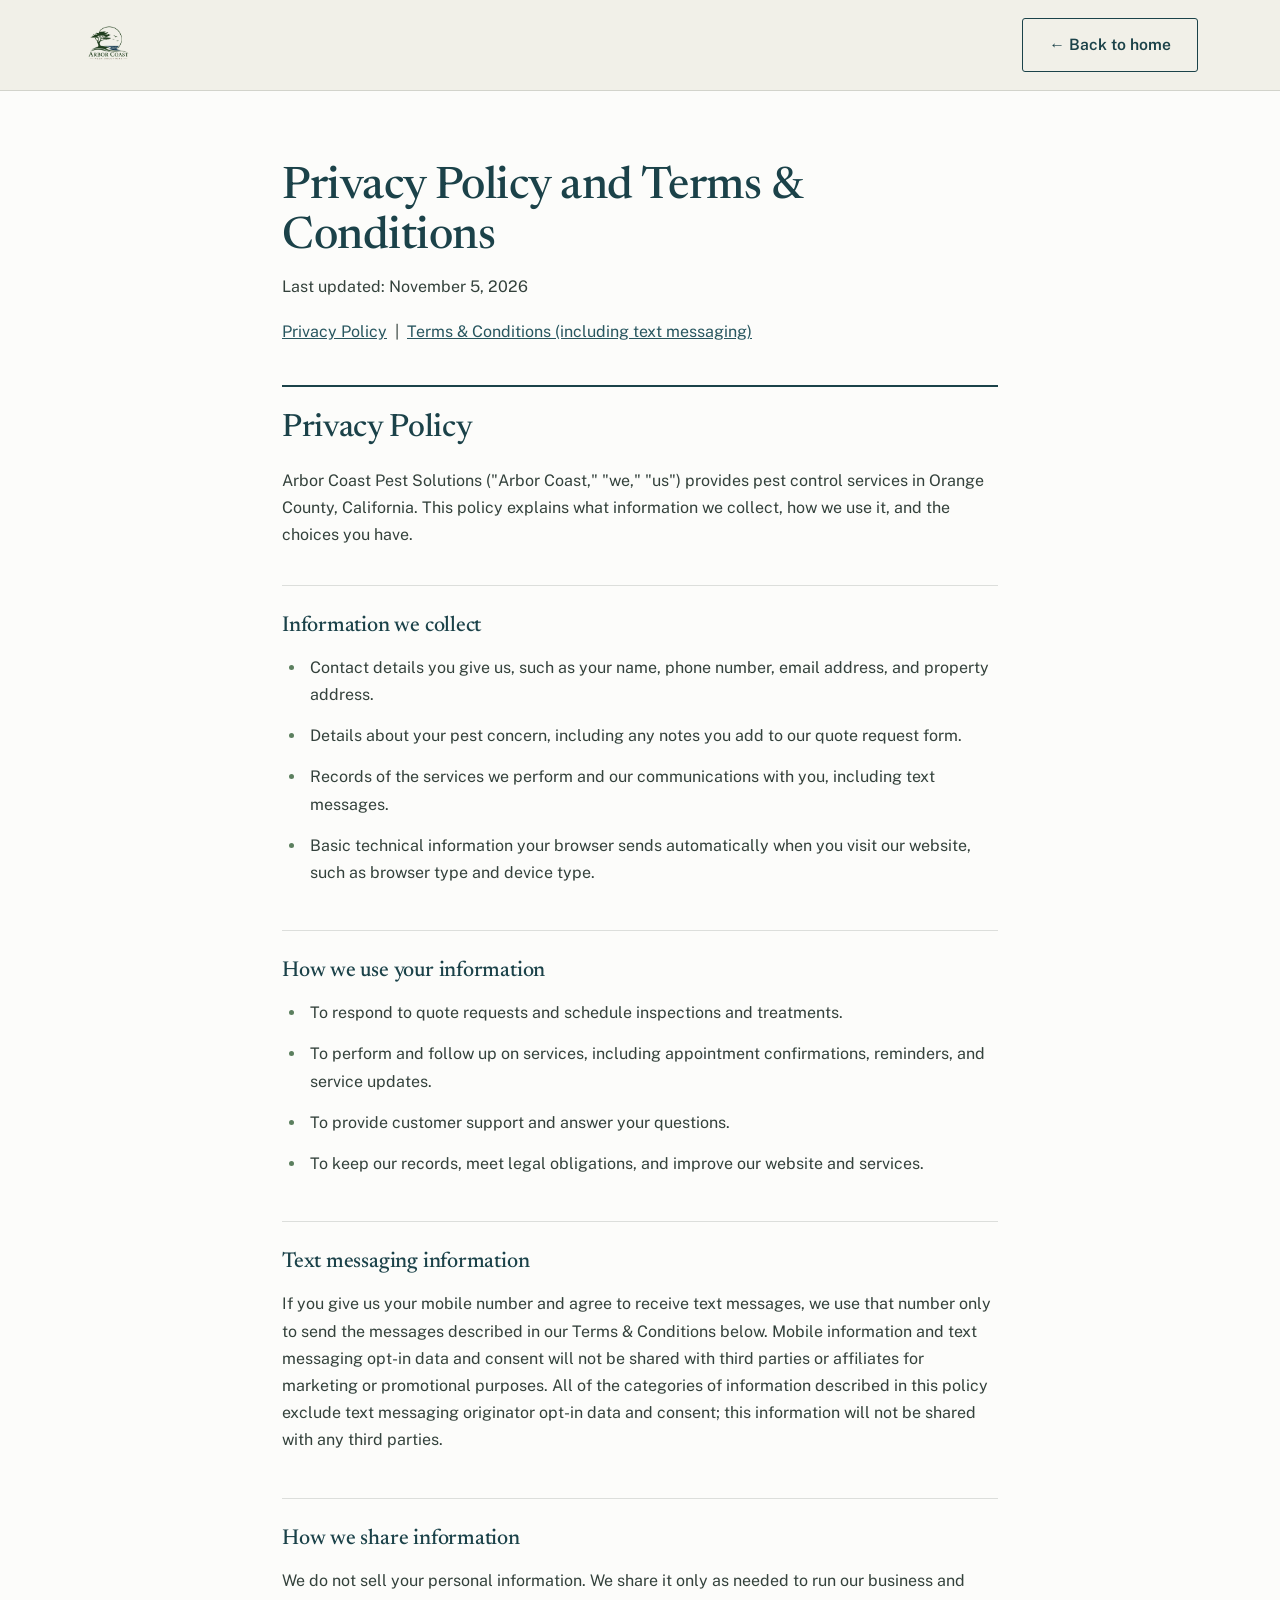
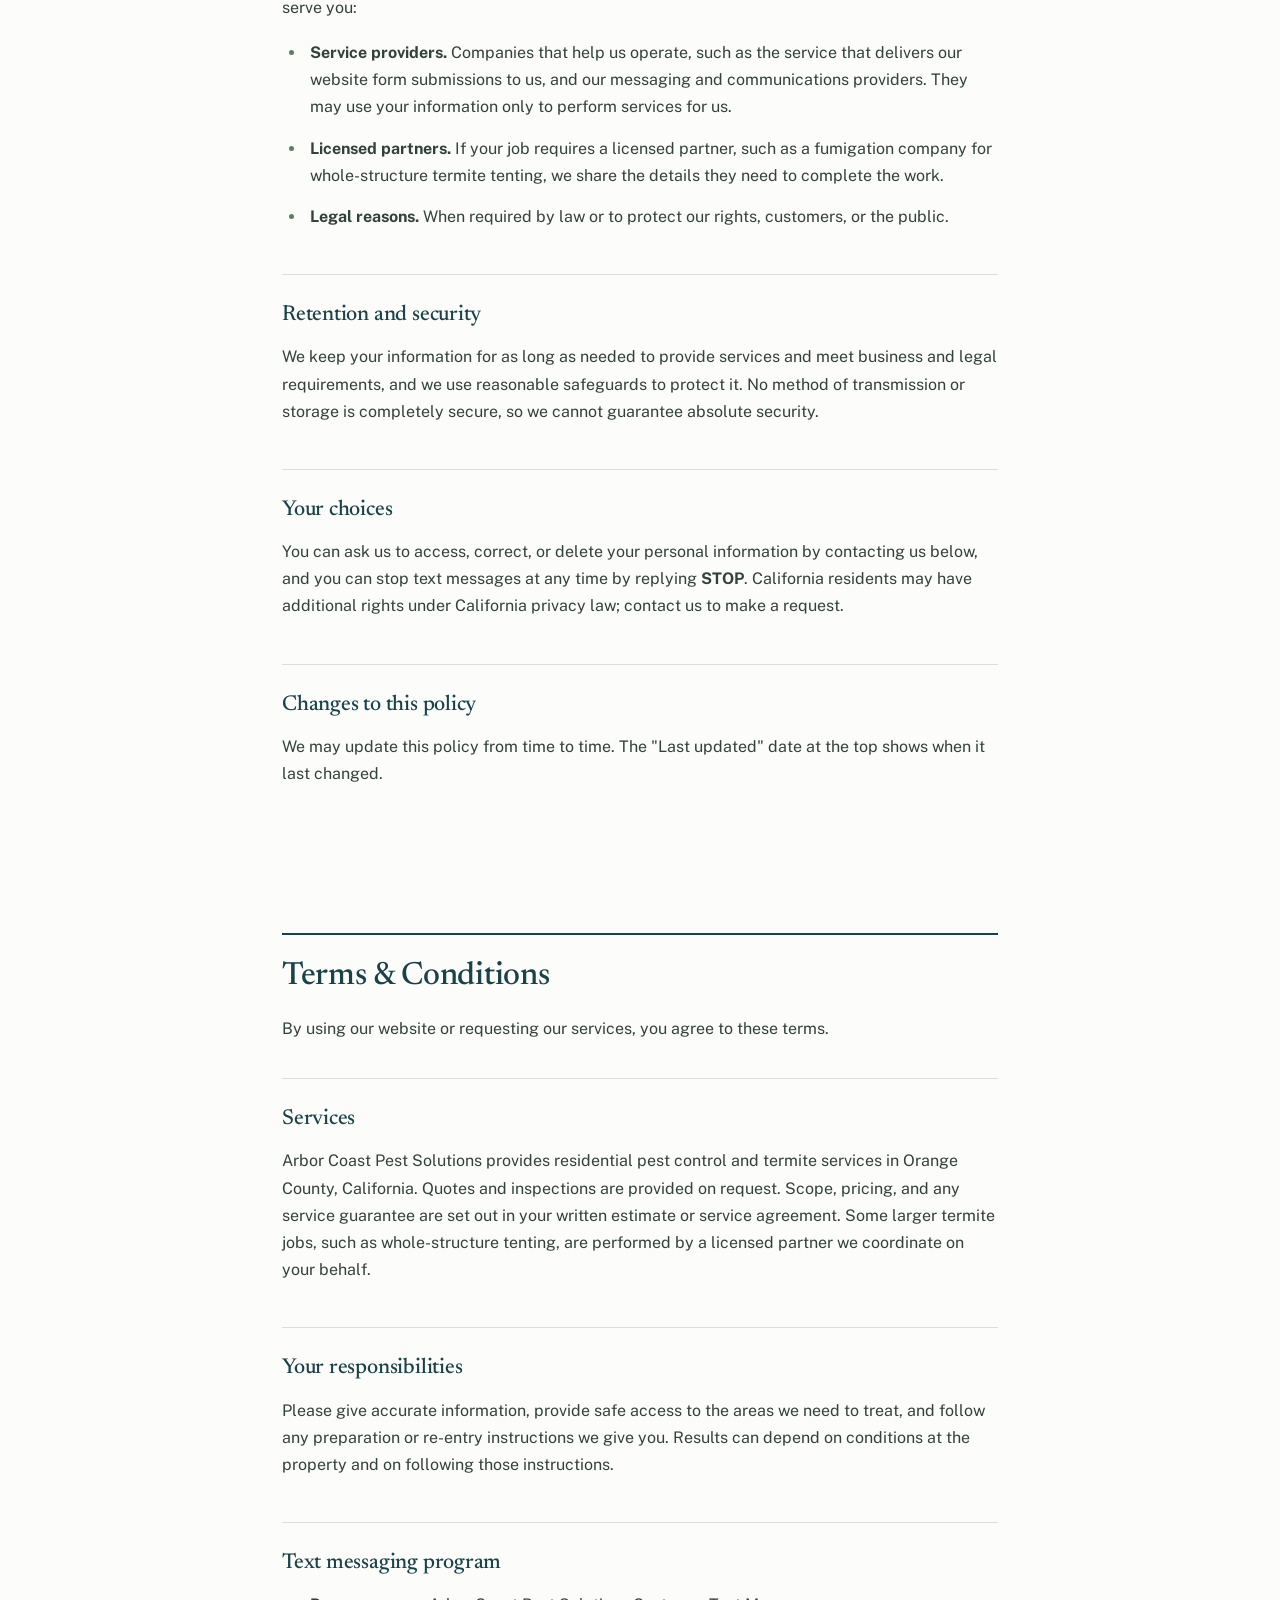
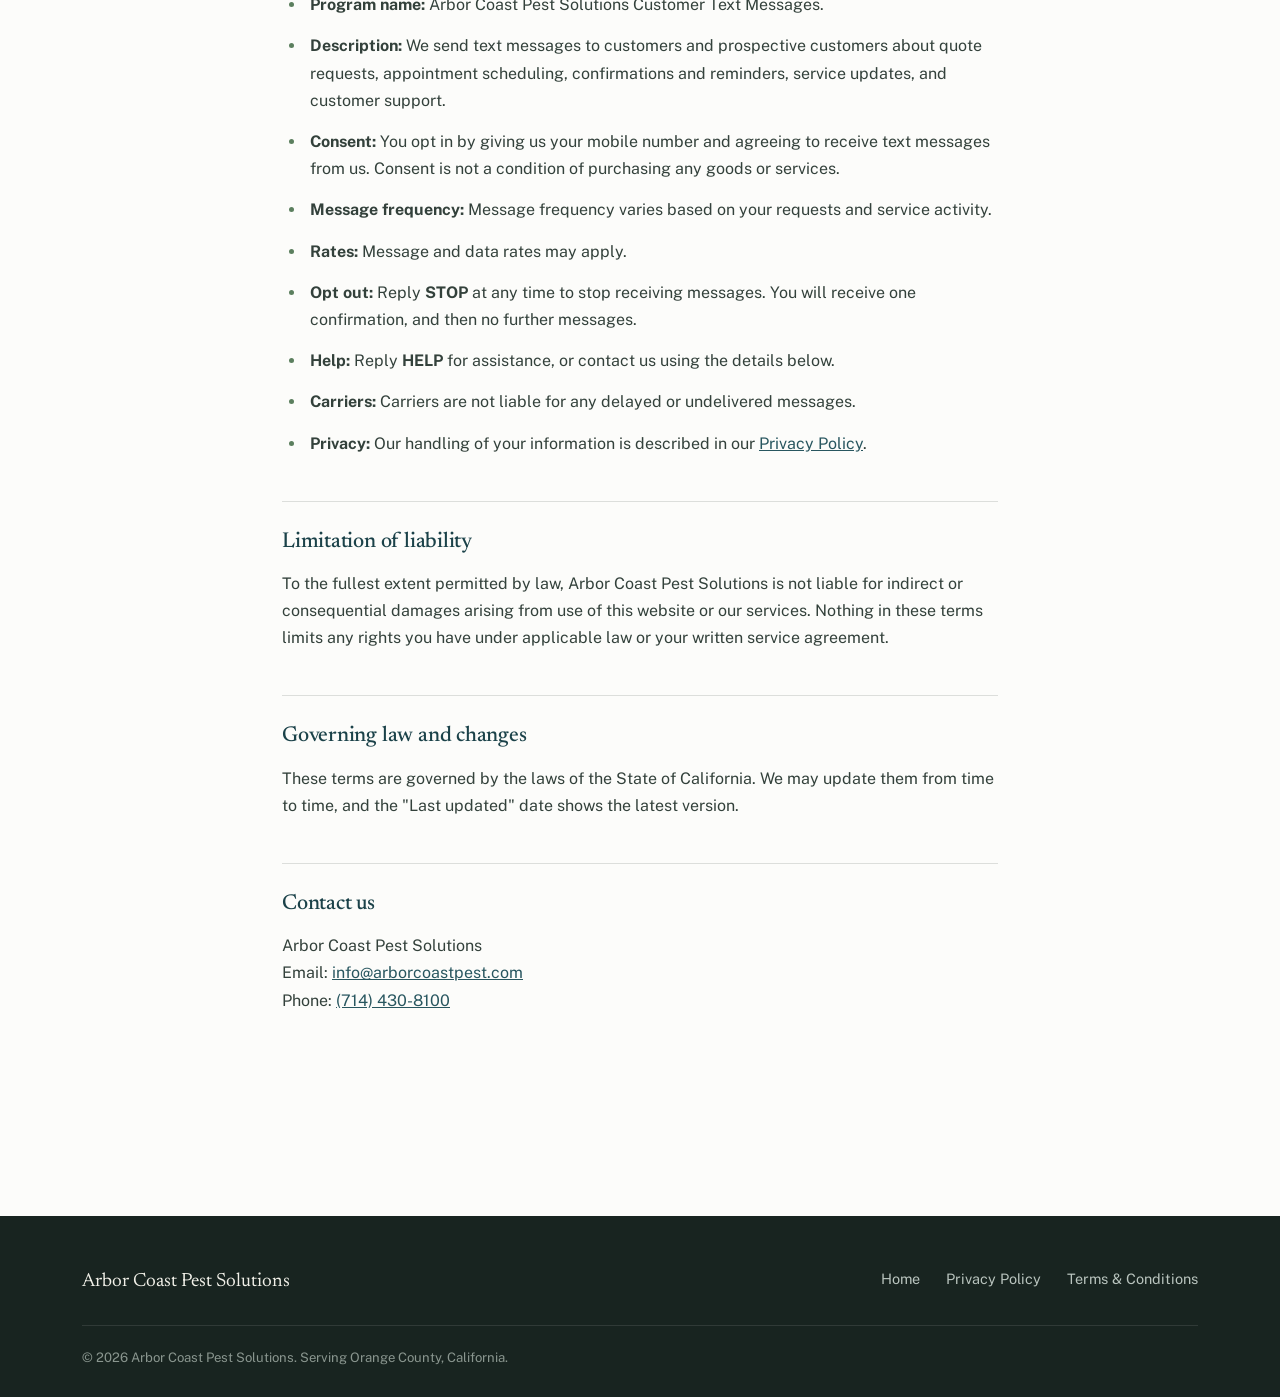
==== commit 723ce162: "removed break lines from terms" ====
--- a/privacy-terms.html
+++ b/privacy-terms.html
@@ -31,7 +31,7 @@
     <section id="privacy" class="legal-section">
     <h2 class="legal-part">Privacy Policy</h2>
     <p>Arbor Coast Pest Solutions ("Arbor Coast," "we," "us") provides pest control services in Orange County, California. This policy explains what information we collect, how we use it, and the choices you have.</p>
-    <br>
+
     <h2>Information we collect</h2>
     <ul>
       <li>Contact details you give us, such as your name, phone number, email address, and property address.</li>
@@ -39,7 +39,7 @@
       <li>Records of the services we perform and our communications with you, including text messages.</li>
       <li>Basic technical information your browser sends automatically when you visit our website, such as browser type and device type.</li>
     </ul>
-    <br>
+
     <h2>How we use your information</h2>
     <ul>
       <li>To respond to quote requests and schedule inspections and treatments.</li>
@@ -47,10 +47,10 @@
       <li>To provide customer support and answer your questions.</li>
       <li>To keep our records, meet legal obligations, and improve our website and services.</li>
     </ul>
-    <br>
+
     <h2>Text messaging information</h2>
     <p>If you give us your mobile number and agree to receive text messages, we use that number only to send the messages described in our Terms &amp; Conditions below. Mobile information and text messaging opt-in data and consent will not be shared with third parties or affiliates for marketing or promotional purposes. All of the categories of information described in this policy exclude text messaging originator opt-in data and consent; this information will not be shared with any third parties.</p>
-    <br>
+
     <h2>How we share information</h2>
     <p>We do not sell your personal information. We share it only as needed to run our business and serve you:</p>
     <ul>
@@ -58,13 +58,13 @@
       <li><strong>Licensed partners.</strong> If your job requires a licensed partner, such as a fumigation company for whole-structure termite tenting, we share the details they need to complete the work.</li>
       <li><strong>Legal reasons.</strong> When required by law or to protect our rights, customers, or the public.</li>
     </ul>
-    <br>
+
     <h2>Retention and security</h2>
     <p>We keep your information for as long as needed to provide services and meet business and legal requirements, and we use reasonable safeguards to protect it. No method of transmission or storage is completely secure, so we cannot guarantee absolute security.</p>
-    <br>
+
     <h2>Your choices</h2>
     <p>You can ask us to access, correct, or delete your personal information by contacting us below, and you can stop text messages at any time by replying <strong>STOP</strong>. California residents may have additional rights under California privacy law; contact us to make a request.</p>
-    <br>
+
     <h2>Changes to this policy</h2>
     <p>We may update this policy from time to time. The "Last updated" date at the top shows when it last changed.</p>
     </section>
@@ -72,13 +72,13 @@
     <section id="terms" class="legal-section">
     <h2 class="legal-part">Terms &amp; Conditions</h2>
     <p>By using our website or requesting our services, you agree to these terms.</p>
-    <br>
+
     <h2>Services</h2>
     <p>Arbor Coast Pest Solutions provides residential pest control and termite services in Orange County, California. Quotes and inspections are provided on request. Scope, pricing, and any service guarantee are set out in your written estimate or service agreement. Some larger termite jobs, such as whole-structure tenting, are performed by a licensed partner we coordinate on your behalf.</p>
-    <br>
+
     <h2>Your responsibilities</h2>
     <p>Please give accurate information, provide safe access to the areas we need to treat, and follow any preparation or re-entry instructions we give you. Results can depend on conditions at the property and on following those instructions.</p>
-    <br>
+
     <h2>Text messaging program</h2>
     <ul>
       <li><strong>Program name:</strong> Arbor Coast Pest Solutions Customer Text Messages.</li>
@@ -91,13 +91,13 @@
       <li><strong>Carriers:</strong> Carriers are not liable for any delayed or undelivered messages.</li>
       <li><strong>Privacy:</strong> Our handling of your information is described in our <a href="#privacy">Privacy Policy</a>.</li>
     </ul>
-    <br>
+
     <h2>Limitation of liability</h2>
     <p>To the fullest extent permitted by law, Arbor Coast Pest Solutions is not liable for indirect or consequential damages arising from use of this website or our services. Nothing in these terms limits any rights you have under applicable law or your written service agreement.</p>
-    <br>
+
     <h2>Governing law and changes</h2>
     <p>These terms are governed by the laws of the State of California. We may update them from time to time, and the "Last updated" date shows the latest version.</p>
-    <br>
+
     <h2>Contact us</h2>
     <p>Arbor Coast Pest Solutions<br>Email: <a href="mailto:info@arborcoastpest.com">info@arborcoastpest.com</a><br>Phone: <a href="tel:+17144308100">(714) 430-8100</a></p>
     </section>
